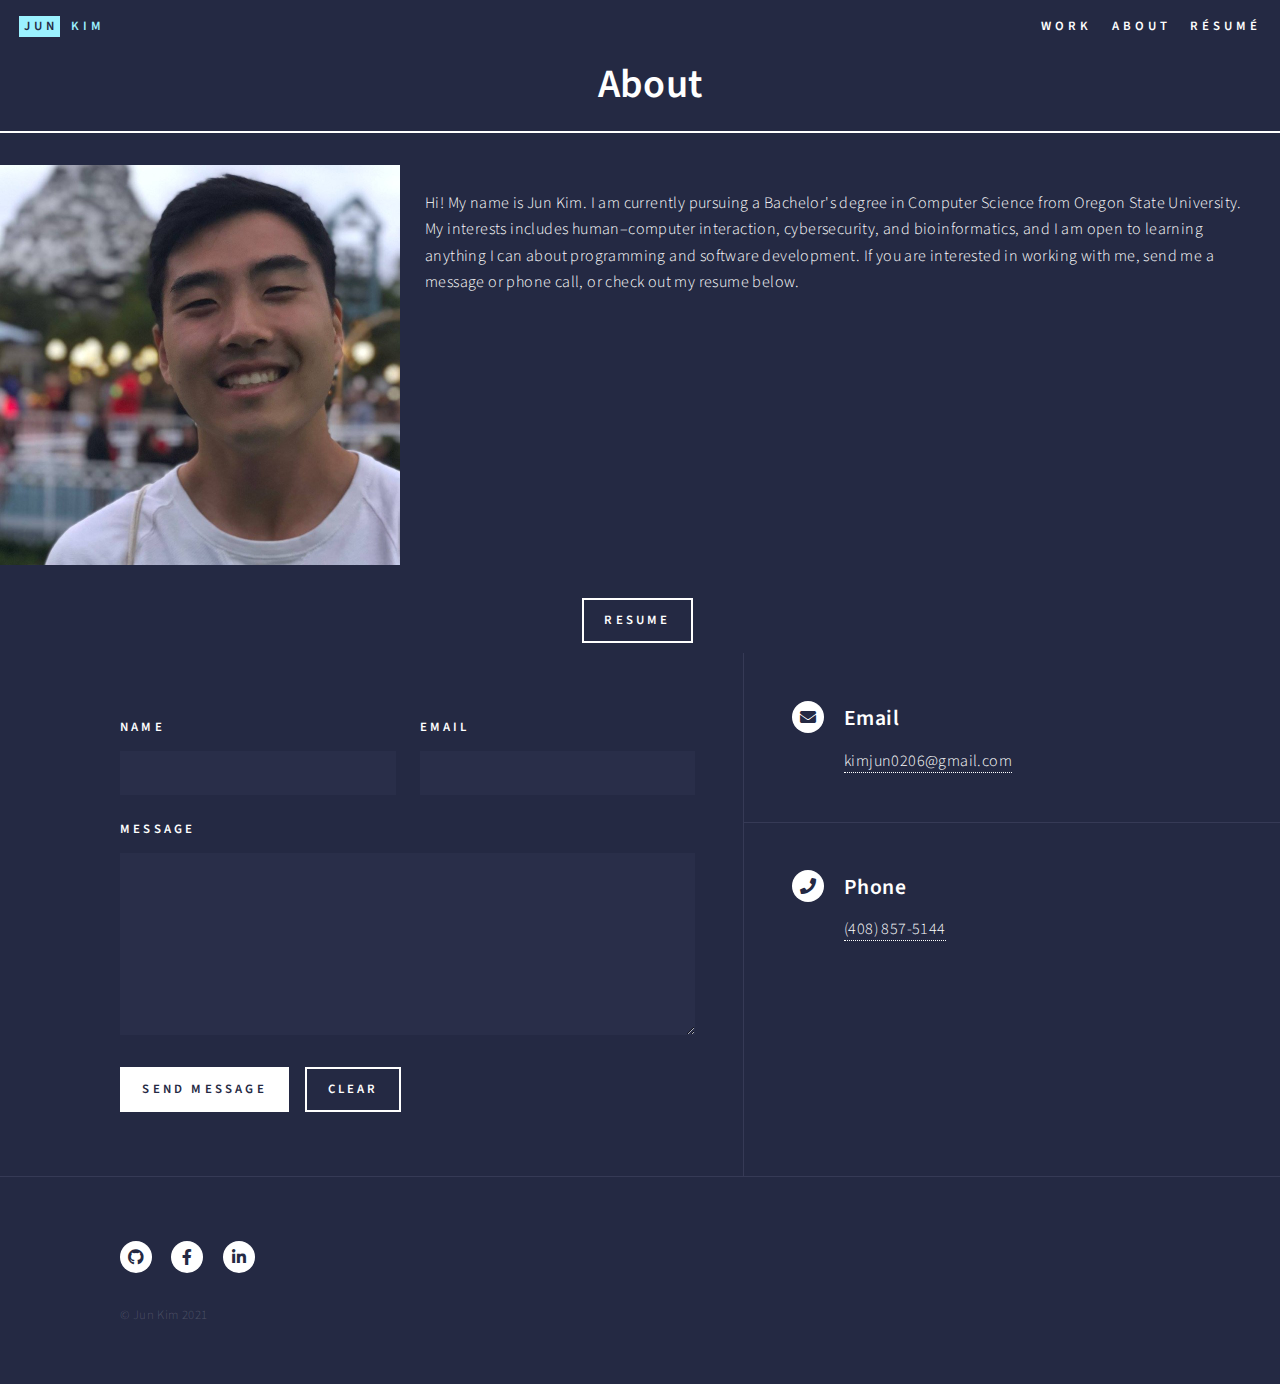
==== about.html @ 0044925b "Update about.html" ====
<!DOCTYPE HTML>

<!--

	About me page for Jun Kim's personal website.
	
	Template:
	Forty by HTML5 UP
	html5up.net | @ajlkn
	Free for personal and commercial use under the CCA 3.0 license (html5up.net/license)

-->
<html>
	<head>
		<title>Jun Kim - About Me</title>
		<meta charset="utf-8" />
		<meta name="viewport" content="width=device-width, initial-scale=1, user-scalable=no" />
		<link rel="stylesheet" href="assets/css/main.css" />
		<noscript><link rel="stylesheet" href="assets/css/noscript.css" /></noscript>
	</head>
	<body class="is-preload">

		<!-- Wrapper -->
			<div id="wrapper">

				<!-- Header -->
					<header id="header" class="alt">
						<a href="index.html" class="logo"><strong>Jun</strong> <span>Kim</span></a>
						<nav>
							<a href="index.html#one">Work</a>
							<a href="about.html">About</a>
							<a href="https://drive.google.com/file/d/1-aEYi54oIEcwLu_FI-ApGLbs3YZIiKnb/view?usp=sharing" target="_blank">Résumé</a>
						</nav>
					</header>
				
				
				<header class="major full-header">
					<h1>About</h1>
				</header>
				
				<div id = about_intro>
					
					<div class="centering-div">
						<div class= "me-img-container"> 
							<img class = "me-img" src="images/me.jpg" alt="" />
						</div>
					</div>
					
					<div class ="about_description">
						<p>
						Hi! My name is Jun Kim. I am currently pursuing a Bachelor's degree in Computer Science from Oregon State University. 
						My interests includes human–computer interaction, cybersecurity, and bioinformatics, 
						and I am open to learning anything I can about programming and software development.
						If you are interested in working with me, send me a message or phone call, or check out my resume below.
						</p>
					</div>
				
				</div>
				
				<div class="button_row"> 
					<ul class="actions button_row_container">
					    <li class="button_row_items"><a href="https://github.com/JunKim26/workout_admin_application" class="button" target="_blank">Resume</a></li>
					</ul>
				</div>
				
				<!-- Contact -->
					<section id="contact">
						<div class="inner">
							<section>
								<form method="post" action="https://formspree.io/f/xlezgkov">
									<div class="fields">
										<div class="field half">
											<label for="name">Name</label>
											<input type="text" name="name" id="name" />
										</div>
										<div class="field half">
											<label for="email">Email</label>
											<input type="text" name="email" id="email" />
										</div>
										<div class="field">
											<label for="message">Message</label>
											<textarea name="message" id="message" rows="6"></textarea>
										</div>
									</div>
									<ul class="actions">
										<li><input type="submit" value="Send Message" class="primary" /></li>
										<li><input type="reset" value="Clear" /></li>
									</ul>
								</form>
							</section>
							<section class="split">
								<section>
									<div class="contact-method">
										<span class="icon solid alt fa-envelope"></span>
										<h3>Email</h3>
										<a href="mailto:kimjun0206@gmail.com">kimjun0206@gmail.com</a>
									</div>
								</section>
								<section>
									<div class="contact-method">
										<span class="icon solid alt fa-phone"></span>
										<h3>Phone</h3>
										<a href="tel:4088575144">(408) 857-5144</a>
									</div>
								</section>
							</section>
						</div>
					</section>
				

				<!-- Footer -->
					<footer id="footer">
						<div class="inner">
							<ul class="icons">
								<li><a href="https://github.com/JunKim26" target="_blank" class="icon brands alt fa-github"><span class="label">GitHub</span></a></li>
								<li><a href="https://www.facebook.com/kimjun97" target="_blank" class="icon brands alt fa-facebook-f"><span class="label">Facebook</span></a></li>
								<li><a href="https://www.linkedin.com/in/jun-kim-39b635120/" target="_blank" class="icon brands alt fa-linkedin-in"><span class="label">LinkedIn</span></a></li>
							</ul>
							<ul class="copyright">
								<li>&copy; Jun Kim 2021</li>
							</ul>
						</div>
					</footer>

			</div>

		<!-- Scripts -->
			<script src="assets/js/jquery.min.js"></script>
			<script src="assets/js/jquery.scrolly.min.js"></script>
			<script src="assets/js/jquery.scrollex.min.js"></script>
			<script src="assets/js/browser.min.js"></script>
			<script src="assets/js/breakpoints.min.js"></script>
			<script src="assets/js/util.js"></script>
			<script src="assets/js/main.js"></script>

	</body>
</html>
---- assets/css/main.css ----
@import url(fontawesome-all.min.css);
@import url("https://fonts.googleapis.com/css?family=Source+Sans+Pro:300,300italic,600,600italic");

/*
	Forty by HTML5 UP
	html5up.net | @ajlkn
	Free for personal and commercial use under the CCA 3.0 license (html5up.net/license)
*/

html, body, div, span, applet, object,
iframe, h1, h2, h3, h4, h5, h6, p, blockquote,
pre, a, abbr, acronym, address, big, cite,
code, del, dfn, em, img, ins, kbd, q, s, samp,
small, strike, strong, sub, sup, tt, var, b,
u, i, center, dl, dt, dd, ol, ul, li, fieldset,
form, label, legend, table, caption, tbody,
tfoot, thead, tr, th, td, article, aside,
canvas, details, embed, figure, figcaption,
footer, header, hgroup, menu, nav, output, ruby,
section, summary, time, mark, audio, video {
	margin: 0;
	padding: 0;
	border: 0;
	font-size: 100%;
	font: inherit;
	vertical-align: baseline;}

article, aside, details, figcaption, figure,
footer, header, hgroup, menu, nav, section {
	display: block;}

body {
	line-height: 1;
}

ol, ul {
	list-style: none;
}

blockquote, q {
	quotes: none;
}

	blockquote:before, blockquote:after, q:before, q:after {
		content: '';
		content: none;
	}

table {
	border-collapse: collapse;
	border-spacing: 0;
}

body {
	-webkit-text-size-adjust: none;
}

mark {
	background-color: transparent;
	color: inherit;
}

input::-moz-focus-inner {
	border: 0;
	padding: 0;
}

input, select, textarea {
	-moz-appearance: none;
	-webkit-appearance: none;
	-ms-appearance: none;
	appearance: none;
}

/* Basic */

	@-ms-viewport {
		width: device-width;
	}

	body {
		-ms-overflow-style: scrollbar;
	}

	@media screen and (max-width: 480px) {

		html, body {
			min-width: 320px;
		}

	}

	html {
		box-sizing: border-box;
	}

	*, *:before, *:after {
		box-sizing: inherit;
	}

	body {
		background: #242943;
	}

		body.is-preload *, body.is-preload *:before, body.is-preload *:after {
			-moz-animation: none !important;
			-webkit-animation: none !important;
			-ms-animation: none !important;
			animation: none !important;
			-moz-transition: none !important;
			-webkit-transition: none !important;
			-ms-transition: none !important;
			transition: none !important;
		}

/* Type */

	body, input, select, textarea {
		color: #ffffff;
		font-family: "Source Sans Pro", Helvetica, sans-serif;
		font-size: 17pt;
		font-weight: 300;
		letter-spacing: 0.025em;
		line-height: 1.65;
	}

		@media screen and (max-width: 1680px) {

			body, input, select, textarea {
				font-size: 14pt;
			}

		}

		@media screen and (max-width: 1280px) {

			body, input, select, textarea {
				font-size: 12pt;
			}

		}

		@media screen and (max-width: 360px) {

			body, input, select, textarea {
				font-size: 11pt;
			}

		}

	a {
		-moz-transition: color 0.2s ease-in-out, border-bottom-color 0.2s ease-in-out;
		-webkit-transition: color 0.2s ease-in-out, border-bottom-color 0.2s ease-in-out;
		-ms-transition: color 0.2s ease-in-out, border-bottom-color 0.2s ease-in-out;
		transition: color 0.2s ease-in-out, border-bottom-color 0.2s ease-in-out;
		border-bottom: dotted 1px;
		color: inherit;
		text-decoration: none;
	}

		a:hover {
			border-bottom-color: transparent;
			color: #9bf1ff !important;
		}

		a:active {
			color: #53e3fb !important;
		}

	strong, b {
		color: #ffffff;
		font-weight: 600;
	}

	em, i {
		font-style: italic;
	}

	p {
		margin: 0 0 2em 0;
	}

	h1, h2, h3, h4, h5, h6 {
		color: #ffffff;
		font-weight: 600;
		line-height: 1.65;
		margin: 0 0 1em 0;
	}

		h1 a, h2 a, h3 a, h4 a, h5 a, h6 a {
			color: inherit;
			border-bottom: 0;
		}

	h1 {
		font-size: 2.5em;
	}

	h2 {
		font-size: 1.75em;
	}

	h3 {
		font-size: 1.35em;
	}

	h4 {
		font-size: 1.2em;
		letter-spacing: .3em;
		text-transform: uppercase;
	}

	h5 {
		font-size: 0.9em;
	}

	h6 {
		font-size: 0.7em;
	}

	@media screen and (max-width: 736px) {

		h1 {
			font-size: 2em;
		}

		h2 {
			font-size: 1.5em;
		}

		h3 {
			font-size: 1.25em;
		}

	}

	sub {
		font-size: 0.8em;
		position: relative;
		top: 0.5em;
	}

	sup {
		font-size: 0.8em;
		position: relative;
		top: -0.5em;
	}

	blockquote {
		border-left: solid 4px rgba(212, 212, 255, 0.1);
		font-style: italic;
		margin: 0 0 2em 0;
		padding: 0.5em 0 0.5em 2em;
	}

	code {
		background: rgba(212, 212, 255, 0.035);
		font-family: "Courier New", monospace;
		font-size: 0.9em;
		margin: 0 0.25em;
		padding: 0.25em 0.65em;
	}

	pre {
		-webkit-overflow-scrolling: touch;
		font-family: "Courier New", monospace;
		font-size: 0.9em;
		margin: 0 0 2em 0;
	}

		pre code {
			display: block;
			line-height: 1.75;
			padding: 1em 1.5em;
			overflow-x: auto;
		}

	hr {
		border: 0;
		border-bottom: solid 1px rgba(212, 212, 255, 0.1);
		margin: 2em 0;
	}

		hr.major {
			margin: 3em 0;
		}

	.align-left {
		text-align: left;
	}

	.align-center {
		text-align: center;
	}

	.align-right {
		text-align: right;
	}

/* Row */

	.row {
		display: flex;
		flex-wrap: wrap;
		box-sizing: border-box;
		align-items: stretch;
	}

		.row > * {
			box-sizing: border-box;
		}

		.row.gtr-uniform > * > :last-child {
			margin-bottom: 0;
		}

		.row.aln-left {
			justify-content: flex-start;
		}

		.row.aln-center {
			justify-content: center;
		}

		.row.aln-right {
			justify-content: flex-end;
		}

		.row.aln-top {
			align-items: flex-start;
		}

		.row.aln-middle {
			align-items: center;
		}

		.row.aln-bottom {
			align-items: flex-end;
		}

		.row > .imp {
			order: -1;
		}

		.row > .col-1 {
			width: 8.33333%;
		}

		.row > .off-1 {
			margin-left: 8.33333%;
		}

		.row > .col-2 {
			width: 16.66667%;
		}

		.row > .off-2 {
			margin-left: 16.66667%;
		}

		.row > .col-3 {
			width: 25%;
		}

		.row > .off-3 {
			margin-left: 25%;
		}

		.row > .col-4 {
			width: 33.33333%;
		}

		.row > .off-4 {
			margin-left: 33.33333%;
		}

		.row > .col-5 {
			width: 41.66667%;
		}

		.row > .off-5 {
			margin-left: 41.66667%;
		}

		.row > .col-6 {
			width: 50%;
		}

		.row > .off-6 {
			margin-left: 50%;
		}

		.row > .col-7 {
			width: 58.33333%;
		}

		.row > .off-7 {
			margin-left: 58.33333%;
		}

		.row > .col-8 {
			width: 66.66667%;
		}

		.row > .off-8 {
			margin-left: 66.66667%;
		}

		.row > .col-9 {
			width: 75%;
		}

		.row > .off-9 {
			margin-left: 75%;
		}

		.row > .col-10 {
			width: 83.33333%;
		}

		.row > .off-10 {
			margin-left: 83.33333%;
		}

		.row > .col-11 {
			width: 91.66667%;
		}

		.row > .off-11 {
			margin-left: 91.66667%;
		}

		.row > .col-12 {
			width: 100%;
		}

		.row > .off-12 {
			margin-left: 100%;
		}

		.row.gtr-0 {
			margin-top: 0;
			margin-left: 0em;
		}

			.row.gtr-0 > * {
				padding: 0 0 0 0em;
			}

			.row.gtr-0.gtr-uniform {
				margin-top: 0em;
			}

				.row.gtr-0.gtr-uniform > * {
					padding-top: 0em;
				}

		.row.gtr-25 {
			margin-top: 0;
			margin-left: -0.5em;
		}

			.row.gtr-25 > * {
				padding: 0 0 0 0.5em;
			}

			.row.gtr-25.gtr-uniform {
				margin-top: -0.5em;
			}

				.row.gtr-25.gtr-uniform > * {
					padding-top: 0.5em;
				}

		.row.gtr-50 {
			margin-top: 0;
			margin-left: -1em;
		}

			.row.gtr-50 > * {
				padding: 0 0 0 1em;
			}

			.row.gtr-50.gtr-uniform {
				margin-top: -1em;
			}

				.row.gtr-50.gtr-uniform > * {
					padding-top: 1em;
				}

		.row {
			margin-top: 0;
			margin-left: -2em;
		}

			.row > * {
				padding: 0 0 0 2em;
			}

			.row.gtr-uniform {
				margin-top: -2em;
			}

				.row.gtr-uniform > * {
					padding-top: 2em;
				}

		.row.gtr-150 {
			margin-top: 0;
			margin-left: -3em;
		}

			.row.gtr-150 > * {
				padding: 0 0 0 3em;
			}

			.row.gtr-150.gtr-uniform {
				margin-top: -3em;
			}

				.row.gtr-150.gtr-uniform > * {
					padding-top: 3em;
				}

		.row.gtr-200 {
			margin-top: 0;
			margin-left: -4em;
		}

			.row.gtr-200 > * {
				padding: 0 0 0 4em;
			}

			.row.gtr-200.gtr-uniform {
				margin-top: -4em;
			}

				.row.gtr-200.gtr-uniform > * {
					padding-top: 4em;
				}

		@media screen and (max-width: 1680px) {

			.row {
				display: flex;
				flex-wrap: wrap;
				box-sizing: border-box;
				align-items: stretch;
			}

				.row > * {
					box-sizing: border-box;
				}

				.row.gtr-uniform > * > :last-child {
					margin-bottom: 0;
				}

				.row.aln-left {
					justify-content: flex-start;
				}

				.row.aln-center {
					justify-content: center;
				}

				.row.aln-right {
					justify-content: flex-end;
				}

				.row.aln-top {
					align-items: flex-start;
				}

				.row.aln-middle {
					align-items: center;
				}

				.row.aln-bottom {
					align-items: flex-end;
				}

				.row > .imp-xlarge {
					order: -1;
				}

				.row > .col-1-xlarge {
					width: 8.33333%;
				}

				.row > .off-1-xlarge {
					margin-left: 8.33333%;
				}

				.row > .col-2-xlarge {
					width: 16.66667%;
				}

				.row > .off-2-xlarge {
					margin-left: 16.66667%;
				}

				.row > .col-3-xlarge {
					width: 25%;
				}

				.row > .off-3-xlarge {
					margin-left: 25%;
				}

				.row > .col-4-xlarge {
					width: 33.33333%;
				}

				.row > .off-4-xlarge {
					margin-left: 33.33333%;
				}

				.row > .col-5-xlarge {
					width: 41.66667%;
				}

				.row > .off-5-xlarge {
					margin-left: 41.66667%;
				}

				.row > .col-6-xlarge {
					width: 50%;
				}

				.row > .off-6-xlarge {
					margin-left: 50%;
				}

				.row > .col-7-xlarge {
					width: 58.33333%;
				}

				.row > .off-7-xlarge {
					margin-left: 58.33333%;
				}

				.row > .col-8-xlarge {
					width: 66.66667%;
				}

				.row > .off-8-xlarge {
					margin-left: 66.66667%;
				}

				.row > .col-9-xlarge {
					width: 75%;
				}

				.row > .off-9-xlarge {
					margin-left: 75%;
				}

				.row > .col-10-xlarge {
					width: 83.33333%;
				}

				.row > .off-10-xlarge {
					margin-left: 83.33333%;
				}

				.row > .col-11-xlarge {
					width: 91.66667%;
				}

				.row > .off-11-xlarge {
					margin-left: 91.66667%;
				}

				.row > .col-12-xlarge {
					width: 100%;
				}

				.row > .off-12-xlarge {
					margin-left: 100%;
				}

				.row.gtr-0 {
					margin-top: 0;
					margin-left: 0em;
				}

					.row.gtr-0 > * {
						padding: 0 0 0 0em;
					}

					.row.gtr-0.gtr-uniform {
						margin-top: 0em;
					}

						.row.gtr-0.gtr-uniform > * {
							padding-top: 0em;
						}

				.row.gtr-25 {
					margin-top: 0;
					margin-left: -0.5em;
				}

					.row.gtr-25 > * {
						padding: 0 0 0 0.5em;
					}

					.row.gtr-25.gtr-uniform {
						margin-top: -0.5em;
					}

						.row.gtr-25.gtr-uniform > * {
							padding-top: 0.5em;
						}

				.row.gtr-50 {
					margin-top: 0;
					margin-left: -1em;
				}

					.row.gtr-50 > * {
						padding: 0 0 0 1em;
					}

					.row.gtr-50.gtr-uniform {
						margin-top: -1em;
					}

						.row.gtr-50.gtr-uniform > * {
							padding-top: 1em;
						}

				.row {
					margin-top: 0;
					margin-left: -2em;
				}

					.row > * {
						padding: 0 0 0 2em;
					}

					.row.gtr-uniform {
						margin-top: -2em;
					}

						.row.gtr-uniform > * {
							padding-top: 2em;
						}

				.row.gtr-150 {
					margin-top: 0;
					margin-left: -3em;
				}

					.row.gtr-150 > * {
						padding: 0 0 0 3em;
					}

					.row.gtr-150.gtr-uniform {
						margin-top: -3em;
					}

						.row.gtr-150.gtr-uniform > * {
							padding-top: 3em;
						}

				.row.gtr-200 {
					margin-top: 0;
					margin-left: -4em;
				}

					.row.gtr-200 > * {
						padding: 0 0 0 4em;
					}

					.row.gtr-200.gtr-uniform {
						margin-top: -4em;
					}

						.row.gtr-200.gtr-uniform > * {
							padding-top: 4em;
						}

		}

		@media screen and (max-width: 1280px) {

			.row {
				display: flex;
				flex-wrap: wrap;
				box-sizing: border-box;
				align-items: stretch;
			}

				.row > * {
					box-sizing: border-box;
				}

				.row.gtr-uniform > * > :last-child {
					margin-bottom: 0;
				}

				.row.aln-left {
					justify-content: flex-start;
				}

				.row.aln-center {
					justify-content: center;
				}

				.row.aln-right {
					justify-content: flex-end;
				}

				.row.aln-top {
					align-items: flex-start;
				}

				.row.aln-middle {
					align-items: center;
				}

				.row.aln-bottom {
					align-items: flex-end;
				}

				.row > .imp-large {
					order: -1;
				}

				.row > .col-1-large {
					width: 8.33333%;
				}

				.row > .off-1-large {
					margin-left: 8.33333%;
				}

				.row > .col-2-large {
					width: 16.66667%;
				}

				.row > .off-2-large {
					margin-left: 16.66667%;
				}

				.row > .col-3-large {
					width: 25%;
				}

				.row > .off-3-large {
					margin-left: 25%;
				}

				.row > .col-4-large {
					width: 33.33333%;
				}

				.row > .off-4-large {
					margin-left: 33.33333%;
				}

				.row > .col-5-large {
					width: 41.66667%;
				}

				.row > .off-5-large {
					margin-left: 41.66667%;
				}

				.row > .col-6-large {
					width: 50%;
				}

				.row > .off-6-large {
					margin-left: 50%;
				}

				.row > .col-7-large {
					width: 58.33333%;
				}

				.row > .off-7-large {
					margin-left: 58.33333%;
				}

				.row > .col-8-large {
					width: 66.66667%;
				}

				.row > .off-8-large {
					margin-left: 66.66667%;
				}

				.row > .col-9-large {
					width: 75%;
				}

				.row > .off-9-large {
					margin-left: 75%;
				}

				.row > .col-10-large {
					width: 83.33333%;
				}

				.row > .off-10-large {
					margin-left: 83.33333%;
				}

				.row > .col-11-large {
					width: 91.66667%;
				}

				.row > .off-11-large {
					margin-left: 91.66667%;
				}

				.row > .col-12-large {
					width: 100%;
				}

				.row > .off-12-large {
					margin-left: 100%;
				}

				.row.gtr-0 {
					margin-top: 0;
					margin-left: 0em;
				}

					.row.gtr-0 > * {
						padding: 0 0 0 0em;
					}

					.row.gtr-0.gtr-uniform {
						margin-top: 0em;
					}

						.row.gtr-0.gtr-uniform > * {
							padding-top: 0em;
						}

				.row.gtr-25 {
					margin-top: 0;
					margin-left: -0.375em;
				}

					.row.gtr-25 > * {
						padding: 0 0 0 0.375em;
					}

					.row.gtr-25.gtr-uniform {
						margin-top: -0.375em;
					}

						.row.gtr-25.gtr-uniform > * {
							padding-top: 0.375em;
						}

				.row.gtr-50 {
					margin-top: 0;
					margin-left: -0.75em;
				}

					.row.gtr-50 > * {
						padding: 0 0 0 0.75em;
					}

					.row.gtr-50.gtr-uniform {
						margin-top: -0.75em;
					}

						.row.gtr-50.gtr-uniform > * {
							padding-top: 0.75em;
						}

				.row {
					margin-top: 0;
					margin-left: -1.5em;
				}

					.row > * {
						padding: 0 0 0 1.5em;
					}

					.row.gtr-uniform {
						margin-top: -1.5em;
					}

						.row.gtr-uniform > * {
							padding-top: 1.5em;
						}

				.row.gtr-150 {
					margin-top: 0;
					margin-left: -2.25em;
				}

					.row.gtr-150 > * {
						padding: 0 0 0 2.25em;
					}

					.row.gtr-150.gtr-uniform {
						margin-top: -2.25em;
					}

						.row.gtr-150.gtr-uniform > * {
							padding-top: 2.25em;
						}

				.row.gtr-200 {
					margin-top: 0;
					margin-left: -3em;
				}

					.row.gtr-200 > * {
						padding: 0 0 0 3em;
					}

					.row.gtr-200.gtr-uniform {
						margin-top: -3em;
					}

						.row.gtr-200.gtr-uniform > * {
							padding-top: 3em;
						}

		}

		@media screen and (max-width: 980px) {

			.row {
				display: flex;
				flex-wrap: wrap;
				box-sizing: border-box;
				align-items: stretch;
			}

				.row > * {
					box-sizing: border-box;
				}

				.row.gtr-uniform > * > :last-child {
					margin-bottom: 0;
				}

				.row.aln-left {
					justify-content: flex-start;
				}

				.row.aln-center {
					justify-content: center;
				}

				.row.aln-right {
					justify-content: flex-end;
				}

				.row.aln-top {
					align-items: flex-start;
				}

				.row.aln-middle {
					align-items: center;
				}

				.row.aln-bottom {
					align-items: flex-end;
				}

				.row > .imp-medium {
					order: -1;
				}

				.row > .col-1-medium {
					width: 8.33333%;
				}

				.row > .off-1-medium {
					margin-left: 8.33333%;
				}

				.row > .col-2-medium {
					width: 16.66667%;
				}

				.row > .off-2-medium {
					margin-left: 16.66667%;
				}

				.row > .col-3-medium {
					width: 25%;
				}

				.row > .off-3-medium {
					margin-left: 25%;
				}

				.row > .col-4-medium {
					width: 33.33333%;
				}

				.row > .off-4-medium {
					margin-left: 33.33333%;
				}

				.row > .col-5-medium {
					width: 41.66667%;
				}

				.row > .off-5-medium {
					margin-left: 41.66667%;
				}

				.row > .col-6-medium {
					width: 50%;
				}

				.row > .off-6-medium {
					margin-left: 50%;
				}

				.row > .col-7-medium {
					width: 58.33333%;
				}

				.row > .off-7-medium {
					margin-left: 58.33333%;
				}

				.row > .col-8-medium {
					width: 66.66667%;
				}

				.row > .off-8-medium {
					margin-left: 66.66667%;
				}

				.row > .col-9-medium {
					width: 75%;
				}

				.row > .off-9-medium {
					margin-left: 75%;
				}

				.row > .col-10-medium {
					width: 83.33333%;
				}

				.row > .off-10-medium {
					margin-left: 83.33333%;
				}

				.row > .col-11-medium {
					width: 91.66667%;
				}

				.row > .off-11-medium {
					margin-left: 91.66667%;
				}

				.row > .col-12-medium {
					width: 100%;
				}

				.row > .off-12-medium {
					margin-left: 100%;
				}

				.row.gtr-0 {
					margin-top: 0;
					margin-left: 0em;
				}

					.row.gtr-0 > * {
						padding: 0 0 0 0em;
					}

					.row.gtr-0.gtr-uniform {
						margin-top: 0em;
					}

						.row.gtr-0.gtr-uniform > * {
							padding-top: 0em;
						}

				.row.gtr-25 {
					margin-top: 0;
					margin-left: -0.375em;
				}

					.row.gtr-25 > * {
						padding: 0 0 0 0.375em;
					}

					.row.gtr-25.gtr-uniform {
						margin-top: -0.375em;
					}

						.row.gtr-25.gtr-uniform > * {
							padding-top: 0.375em;
						}

				.row.gtr-50 {
					margin-top: 0;
					margin-left: -0.75em;
				}

					.row.gtr-50 > * {
						padding: 0 0 0 0.75em;
					}

					.row.gtr-50.gtr-uniform {
						margin-top: -0.75em;
					}

						.row.gtr-50.gtr-uniform > * {
							padding-top: 0.75em;
						}

				.row {
					margin-top: 0;
					margin-left: -1.5em;
				}

					.row > * {
						padding: 0 0 0 1.5em;
					}

					.row.gtr-uniform {
						margin-top: -1.5em;
					}

						.row.gtr-uniform > * {
							padding-top: 1.5em;
						}

				.row.gtr-150 {
					margin-top: 0;
					margin-left: -2.25em;
				}

					.row.gtr-150 > * {
						padding: 0 0 0 2.25em;
					}

					.row.gtr-150.gtr-uniform {
						margin-top: -2.25em;
					}

						.row.gtr-150.gtr-uniform > * {
							padding-top: 2.25em;
						}

				.row.gtr-200 {
					margin-top: 0;
					margin-left: -3em;
				}

					.row.gtr-200 > * {
						padding: 0 0 0 3em;
					}

					.row.gtr-200.gtr-uniform {
						margin-top: -3em;
					}

						.row.gtr-200.gtr-uniform > * {
							padding-top: 3em;
						}

		}

		@media screen and (max-width: 736px) {

			.row {
				display: flex;
				flex-wrap: wrap;
				box-sizing: border-box;
				align-items: stretch;
			}

				.row > * {
					box-sizing: border-box;
				}

				.row.gtr-uniform > * > :last-child {
					margin-bottom: 0;
				}

				.row.aln-left {
					justify-content: flex-start;
				}

				.row.aln-center {
					justify-content: center;
				}

				.row.aln-right {
					justify-content: flex-end;
				}

				.row.aln-top {
					align-items: flex-start;
				}

				.row.aln-middle {
					align-items: center;
				}

				.row.aln-bottom {
					align-items: flex-end;
				}

				.row > .imp-small {
					order: -1;
				}

				.row > .col-1-small {
					width: 8.33333%;
				}

				.row > .off-1-small {
					margin-left: 8.33333%;
				}

				.row > .col-2-small {
					width: 16.66667%;
				}

				.row > .off-2-small {
					margin-left: 16.66667%;
				}

				.row > .col-3-small {
					width: 25%;
				}

				.row > .off-3-small {
					margin-left: 25%;
				}

				.row > .col-4-small {
					width: 33.33333%;
				}

				.row > .off-4-small {
					margin-left: 33.33333%;
				}

				.row > .col-5-small {
					width: 41.66667%;
				}

				.row > .off-5-small {
					margin-left: 41.66667%;
				}

				.row > .col-6-small {
					width: 50%;
				}

				.row > .off-6-small {
					margin-left: 50%;
				}

				.row > .col-7-small {
					width: 58.33333%;
				}

				.row > .off-7-small {
					margin-left: 58.33333%;
				}

				.row > .col-8-small {
					width: 66.66667%;
				}

				.row > .off-8-small {
					margin-left: 66.66667%;
				}

				.row > .col-9-small {
					width: 75%;
				}

				.row > .off-9-small {
					margin-left: 75%;
				}

				.row > .col-10-small {
					width: 83.33333%;
				}

				.row > .off-10-small {
					margin-left: 83.33333%;
				}

				.row > .col-11-small {
					width: 91.66667%;
				}

				.row > .off-11-small {
					margin-left: 91.66667%;
				}

				.row > .col-12-small {
					width: 100%;
				}

				.row > .off-12-small {
					margin-left: 100%;
				}

				.row.gtr-0 {
					margin-top: 0;
					margin-left: 0em;
				}

					.row.gtr-0 > * {
						padding: 0 0 0 0em;
					}

					.row.gtr-0.gtr-uniform {
						margin-top: 0em;
					}

						.row.gtr-0.gtr-uniform > * {
							padding-top: 0em;
						}

				.row.gtr-25 {
					margin-top: 0;
					margin-left: -0.3125em;
				}

					.row.gtr-25 > * {
						padding: 0 0 0 0.3125em;
					}

					.row.gtr-25.gtr-uniform {
						margin-top: -0.3125em;
					}

						.row.gtr-25.gtr-uniform > * {
							padding-top: 0.3125em;
						}

				.row.gtr-50 {
					margin-top: 0;
					margin-left: -0.625em;
				}

					.row.gtr-50 > * {
						padding: 0 0 0 0.625em;
					}

					.row.gtr-50.gtr-uniform {
						margin-top: -0.625em;
					}

						.row.gtr-50.gtr-uniform > * {
							padding-top: 0.625em;
						}

				.row {
					margin-top: 0;
					margin-left: -1.25em;
				}

					.row > * {
						padding: 0 0 0 1.25em;
					}

					.row.gtr-uniform {
						margin-top: -1.25em;
					}

						.row.gtr-uniform > * {
							padding-top: 1.25em;
						}

				.row.gtr-150 {
					margin-top: 0;
					margin-left: -1.875em;
				}

					.row.gtr-150 > * {
						padding: 0 0 0 1.875em;
					}

					.row.gtr-150.gtr-uniform {
						margin-top: -1.875em;
					}

						.row.gtr-150.gtr-uniform > * {
							padding-top: 1.875em;
						}

				.row.gtr-200 {
					margin-top: 0;
					margin-left: -2.5em;
				}

					.row.gtr-200 > * {
						padding: 0 0 0 2.5em;
					}

					.row.gtr-200.gtr-uniform {
						margin-top: -2.5em;
					}

						.row.gtr-200.gtr-uniform > * {
							padding-top: 2.5em;
						}

		}

		@media screen and (max-width: 480px) {

			.row {
				display: flex;
				flex-wrap: wrap;
				box-sizing: border-box;
				align-items: stretch;
			}

				.row > * {
					box-sizing: border-box;
				}

				.row.gtr-uniform > * > :last-child {
					margin-bottom: 0;
				}

				.row.aln-left {
					justify-content: flex-start;
				}

				.row.aln-center {
					justify-content: center;
				}

				.row.aln-right {
					justify-content: flex-end;
				}

				.row.aln-top {
					align-items: flex-start;
				}

				.row.aln-middle {
					align-items: center;
				}

				.row.aln-bottom {
					align-items: flex-end;
				}

				.row > .imp-xsmall {
					order: -1;
				}

				.row > .col-1-xsmall {
					width: 8.33333%;
				}

				.row > .off-1-xsmall {
					margin-left: 8.33333%;
				}

				.row > .col-2-xsmall {
					width: 16.66667%;
				}

				.row > .off-2-xsmall {
					margin-left: 16.66667%;
				}

				.row > .col-3-xsmall {
					width: 25%;
				}

				.row > .off-3-xsmall {
					margin-left: 25%;
				}

				.row > .col-4-xsmall {
					width: 33.33333%;
				}

				.row > .off-4-xsmall {
					margin-left: 33.33333%;
				}

				.row > .col-5-xsmall {
					width: 41.66667%;
				}

				.row > .off-5-xsmall {
					margin-left: 41.66667%;
				}

				.row > .col-6-xsmall {
					width: 50%;
				}

				.row > .off-6-xsmall {
					margin-left: 50%;
				}

				.row > .col-7-xsmall {
					width: 58.33333%;
				}

				.row > .off-7-xsmall {
					margin-left: 58.33333%;
				}

				.row > .col-8-xsmall {
					width: 66.66667%;
				}

				.row > .off-8-xsmall {
					margin-left: 66.66667%;
				}

				.row > .col-9-xsmall {
					width: 75%;
				}

				.row > .off-9-xsmall {
					margin-left: 75%;
				}

				.row > .col-10-xsmall {
					width: 83.33333%;
				}

				.row > .off-10-xsmall {
					margin-left: 83.33333%;
				}

				.row > .col-11-xsmall {
					width: 91.66667%;
				}

				.row > .off-11-xsmall {
					margin-left: 91.66667%;
				}

				.row > .col-12-xsmall {
					width: 100%;
				}

				.row > .off-12-xsmall {
					margin-left: 100%;
				}

				.row.gtr-0 {
					margin-top: 0;
					margin-left: 0em;
				}

					.row.gtr-0 > * {
						padding: 0 0 0 0em;
					}

					.row.gtr-0.gtr-uniform {
						margin-top: 0em;
					}

						.row.gtr-0.gtr-uniform > * {
							padding-top: 0em;
						}

				.row.gtr-25 {
					margin-top: 0;
					margin-left: -0.3125em;
				}

					.row.gtr-25 > * {
						padding: 0 0 0 0.3125em;
					}

					.row.gtr-25.gtr-uniform {
						margin-top: -0.3125em;
					}

						.row.gtr-25.gtr-uniform > * {
							padding-top: 0.3125em;
						}

				.row.gtr-50 {
					margin-top: 0;
					margin-left: -0.625em;
				}

					.row.gtr-50 > * {
						padding: 0 0 0 0.625em;
					}

					.row.gtr-50.gtr-uniform {
						margin-top: -0.625em;
					}

						.row.gtr-50.gtr-uniform > * {
							padding-top: 0.625em;
						}

				.row {
					margin-top: 0;
					margin-left: -1.25em;
				}

					.row > * {
						padding: 0 0 0 1.25em;
					}

					.row.gtr-uniform {
						margin-top: -1.25em;
					}

						.row.gtr-uniform > * {
							padding-top: 1.25em;
						}

				.row.gtr-150 {
					margin-top: 0;
					margin-left: -1.875em;
				}

					.row.gtr-150 > * {
						padding: 0 0 0 1.875em;
					}

					.row.gtr-150.gtr-uniform {
						margin-top: -1.875em;
					}

						.row.gtr-150.gtr-uniform > * {
							padding-top: 1.875em;
						}

				.row.gtr-200 {
					margin-top: 0;
					margin-left: -2.5em;
				}

					.row.gtr-200 > * {
						padding: 0 0 0 2.5em;
					}

					.row.gtr-200.gtr-uniform {
						margin-top: -2.5em;
					}

						.row.gtr-200.gtr-uniform > * {
							padding-top: 2.5em;
						}

		}

/* Section/Article */

	section.special, article.special {
		text-align: center;
	}

	header.major {
		width: -moz-max-content;
		width: -webkit-max-content;
		width: -ms-max-content;
		width: max-content;
		margin-bottom: 2em;
	}

		header.major > :first-child {
			margin-bottom: 0;
			width: calc(100% + 0.5em);
		}

			header.major > :first-child:after {
				content: '';
				background-color: #ffffff;
				display: block;
				height: 2px;
				margin: 0.325em 0 0.5em 0;
				width: 100%;
			}

		header.major > p {
			font-size: 0.7em;
			font-weight: 600;
			letter-spacing: 0.25em;
			margin-bottom: 0;
			text-transform: uppercase;
		}

		body.is-ie header.major > :first-child:after {
			max-width: 9em;
		}

		body.is-ie header.major > h1:after {
			max-width: 100% !important;
		}

	@media screen and (max-width: 736px) {

		header.major > p br {
			display: none;
		}

	}

/* Form */

	form {
		margin: 0 0 2em 0;
	}

		form > :last-child {
			margin-bottom: 0;
		}

		form > .fields {
			display: -moz-flex;
			display: -webkit-flex;
			display: -ms-flex;
			display: flex;
			-moz-flex-wrap: wrap;
			-webkit-flex-wrap: wrap;
			-ms-flex-wrap: wrap;
			flex-wrap: wrap;
			width: calc(100% + 3em);
			margin: -1.5em 0 2em -1.5em;
		}

			form > .fields > .field {
				-moz-flex-grow: 0;
				-webkit-flex-grow: 0;
				-ms-flex-grow: 0;
				flex-grow: 0;
				-moz-flex-shrink: 0;
				-webkit-flex-shrink: 0;
				-ms-flex-shrink: 0;
				flex-shrink: 0;
				padding: 1.5em 0 0 1.5em;
				width: calc(100% - 1.5em);
			}

				form > .fields > .field.half {
					width: calc(50% - 0.75em);
				}

				form > .fields > .field.third {
					width: calc(100%/3 - 0.5em);
				}

				form > .fields > .field.quarter {
					width: calc(25% - 0.375em);
				}

		@media screen and (max-width: 480px) {

			form > .fields {
				width: calc(100% + 3em);
				margin: -1.5em 0 2em -1.5em;
			}

				form > .fields > .field {
					padding: 1.5em 0 0 1.5em;
					width: calc(100% - 1.5em);
				}

					form > .fields > .field.half {
						width: calc(100% - 1.5em);
					}

					form > .fields > .field.third {
						width: calc(100% - 1.5em);
					}

					form > .fields > .field.quarter {
						width: calc(100% - 1.5em);
					}

		}

	label {
		color: #ffffff;
		display: block;
		font-size: 0.8em;
		font-weight: 600;
		letter-spacing: 0.25em;
		margin: 0 0 1em 0;
		text-transform: uppercase;
	}

	input[type="text"],
	input[type="password"],
	input[type="email"],
	input[type="tel"],
	input[type="search"],
	input[type="url"],
	select,
	textarea {
		-moz-appearance: none;
		-webkit-appearance: none;
		-ms-appearance: none;
		appearance: none;
		background: rgba(212, 212, 255, 0.035);
		border: none;
		border-radius: 0;
		color: inherit;
		display: block;
		outline: 0;
		padding: 0 1em;
		text-decoration: none;
		width: 100%;
	}

		input[type="text"]:invalid,
		input[type="password"]:invalid,
		input[type="email"]:invalid,
		input[type="tel"]:invalid,
		input[type="search"]:invalid,
		input[type="url"]:invalid,
		select:invalid,
		textarea:invalid {
			box-shadow: none;
		}

		input[type="text"]:focus,
		input[type="password"]:focus,
		input[type="email"]:focus,
		input[type="tel"]:focus,
		input[type="search"]:focus,
		input[type="url"]:focus,
		select:focus,
		textarea:focus {
			border-color: #9bf1ff;
			box-shadow: 0 0 0 2px #9bf1ff;
		}

	select {
		background-image: url("data:image/svg+xml;charset=utf8,%3Csvg xmlns='http://www.w3.org/2000/svg' width='40' height='40' preserveAspectRatio='none' viewBox='0 0 40 40'%3E%3Cpath d='M9.4,12.3l10.4,10.4l10.4-10.4c0.2-0.2,0.5-0.4,0.9-0.4c0.3,0,0.6,0.1,0.9,0.4l3.3,3.3c0.2,0.2,0.4,0.5,0.4,0.9 c0,0.4-0.1,0.6-0.4,0.9L20.7,31.9c-0.2,0.2-0.5,0.4-0.9,0.4c-0.3,0-0.6-0.1-0.9-0.4L4.3,17.3c-0.2-0.2-0.4-0.5-0.4-0.9 c0-0.4,0.1-0.6,0.4-0.9l3.3-3.3c0.2-0.2,0.5-0.4,0.9-0.4S9.1,12.1,9.4,12.3z' fill='rgba(212, 212, 255, 0.1)' /%3E%3C/svg%3E");
		background-size: 1.25rem;
		background-repeat: no-repeat;
		background-position: calc(100% - 1rem) center;
		height: 2.75em;
		padding-right: 2.75em;
		text-overflow: ellipsis;
	}

		select option {
			color: #ffffff;
			background: #242943;
		}

		select:focus::-ms-value {
			background-color: transparent;
		}

		select::-ms-expand {
			display: none;
		}

	input[type="text"],
	input[type="password"],
	input[type="email"],
	input[type="tel"],
	input[type="search"],
	input[type="url"],
	select {
		height: 2.75em;
	}

	textarea {
		padding: 0.75em 1em;
	}

	input[type="checkbox"],
	input[type="radio"] {
		-moz-appearance: none;
		-webkit-appearance: none;
		-ms-appearance: none;
		appearance: none;
		display: block;
		float: left;
		margin-right: -2em;
		opacity: 0;
		width: 1em;
		z-index: -1;
	}

		input[type="checkbox"] + label,
		input[type="radio"] + label {
			text-decoration: none;
			color: #ffffff;
			cursor: pointer;
			display: inline-block;
			font-weight: 300;
			padding-left: 2.65em;
			padding-right: 0.75em;
			position: relative;
		}

			input[type="checkbox"] + label:before,
			input[type="radio"] + label:before {
				-moz-osx-font-smoothing: grayscale;
				-webkit-font-smoothing: antialiased;
				display: inline-block;
				font-style: normal;
				font-variant: normal;
				text-rendering: auto;
				line-height: 1;
				text-transform: none !important;
				font-family: 'Font Awesome 5 Free';
				font-weight: 900;
			}

			input[type="checkbox"] + label:before,
			input[type="radio"] + label:before {
				background: rgba(212, 212, 255, 0.035);
				content: '';
				display: inline-block;
				font-size: 0.8em;
				height: 2.0625em;
				left: 0;
				letter-spacing: 0;
				line-height: 2.0625em;
				position: absolute;
				text-align: center;
				top: 0;
				width: 2.0625em;
			}

		input[type="checkbox"]:checked + label:before,
		input[type="radio"]:checked + label:before {
			background: #ffffff;
			border-color: #9bf1ff;
			content: '\f00c';
			color: #242943;
		}

		input[type="checkbox"]:focus + label:before,
		input[type="radio"]:focus + label:before {
			box-shadow: 0 0 0 2px #9bf1ff;
		}

	input[type="radio"] + label:before {
		border-radius: 100%;
	}

	::-webkit-input-placeholder {
		color: rgba(244, 244, 255, 0.2) !important;
		opacity: 1.0;
	}

	:-moz-placeholder {
		color: rgba(244, 244, 255, 0.2) !important;
		opacity: 1.0;
	}

	::-moz-placeholder {
		color: rgba(244, 244, 255, 0.2) !important;
		opacity: 1.0;
	}

	:-ms-input-placeholder {
		color: rgba(244, 244, 255, 0.2) !important;
		opacity: 1.0;
	}

/* Box */

	.box {
		border: solid 1px rgba(212, 212, 255, 0.1);
		margin-bottom: 2em;
		padding: 1.5em;
	}

		.box > :last-child,
		.box > :last-child > :last-child,
		.box > :last-child > :last-child > :last-child {
			margin-bottom: 0;
		}

		.box.alt {
			border: 0;
			border-radius: 0;
			padding: 0;
		}

/* Icon */

	.icon {
		text-decoration: none;
		border-bottom: none;
		position: relative;
	}

		.icon:before {
			-moz-osx-font-smoothing: grayscale;
			-webkit-font-smoothing: antialiased;
			display: inline-block;
			font-style: normal;
			font-variant: normal;
			text-rendering: auto;
			line-height: 1;
			text-transform: none !important;
			font-family: 'Font Awesome 5 Free';
			font-weight: 400;
		}

		.icon > .label {
			display: none;
		}

		.icon:before {
			line-height: inherit;
		}

		.icon.solid:before {
			font-weight: 900;
		}

		.icon.brands:before {
			font-family: 'Font Awesome 5 Brands';
		}

		.icon.alt:before {
			background-color: #ffffff;
			border-radius: 100%;
			color: #242943;
			display: inline-block;
			height: 2em;
			line-height: 2em;
			text-align: center;
			width: 2em;
		}

	a.icon.alt:before {
		-moz-transition: background-color 0.2s ease-in-out;
		-webkit-transition: background-color 0.2s ease-in-out;
		-ms-transition: background-color 0.2s ease-in-out;
		transition: background-color 0.2s ease-in-out;
	}

	a.icon.alt:hover:before {
		background-color: #6fc3df;
	}

	a.icon.alt:active:before {
		background-color: #37a6cb;
	}

/* Image */

	.image {
		border: 0;
		display: inline-block;
		position: relative;
	}

		.image img {
			display: block;
		}

		.image.left, .image.right {
			max-width: 30%;
		}

			.image.left img, .image.right img {
				width: 100%;
			}

		.image.left {
			float: left;
			margin: 0 1.5em 1.25em 0;
			top: 0.25em;
		}

		.image.right {
			float: right;
			margin: 0 0 1.25em 1.5em;
			top: 0.25em;
		}

		.image.fit {
			display: block;
			margin: 0 0 2em 0;
			width: 100%;
		}

			.image.fit img {
				width: 100%;
			}

		.image.main {
			display: block;
			margin: 2.5em 0;
			width: 100%;
		}

			.image.main img {
				width: 100%;
			}

			@media screen and (max-width: 736px) {

				.image.main {
					margin: 1.5em 0;
				}

			}
	
		.image.workflow{
			display: flex;
			width: 100%;
			justify-content: center;
		}
	
/* List */

	ol {
		list-style: decimal;
		margin: 0 0 2em 0;
		padding-left: 1.25em;
	}

		ol li {
			padding-left: 0.25em;
		}

	ul {
		list-style: disc;
		margin: 0 0 2em 0;
		padding-left: 1em;
	}

		ul li {
			padding-left: 0.5em;
		}

		ul.alt {
			list-style: none;
			padding-left: 0;
		}

			ul.alt li {
				border-top: solid 1px rgba(212, 212, 255, 0.1);
				padding: 0.5em 0;
			}

				ul.alt li:first-child {
					border-top: 0;
					padding-top: 0;
				}

	dl {
		margin: 0 0 2em 0;
	}

		dl dt {
			display: block;
			font-weight: 600;
			margin: 0 0 1em 0;
		}

		dl dd {
			margin-left: 2em;
		}

/* Actions */

	ul.actions {
		display: -moz-flex;
		display: -webkit-flex;
		display: -ms-flex;
		display: flex;
		cursor: default;
		list-style: none;
		margin-left: -1em;
		padding-left: 0;
	}

		ul.actions li {
			padding: 0 0 0 1em;
			vertical-align: middle;
		}

		ul.actions.special {
			-moz-justify-content: center;
			-webkit-justify-content: center;
			-ms-justify-content: center;
			justify-content: center;
			width: 100%;
			margin-left: 0;
		}

			ul.actions.special li:first-child {
				padding-left: 0;
			}

		ul.actions.stacked {
			-moz-flex-direction: column;
			-webkit-flex-direction: column;
			-ms-flex-direction: column;
			flex-direction: column;
			margin-left: 0;
		}

			ul.actions.stacked li {
				padding: 1.3em 0 0 0;
			}

				ul.actions.stacked li:first-child {
					padding-top: 0;
				}

		ul.actions.fit {
			width: calc(100% + 1em);
		}

			ul.actions.fit li {
				-moz-flex-grow: 1;
				-webkit-flex-grow: 1;
				-ms-flex-grow: 1;
				flex-grow: 1;
				-moz-flex-shrink: 1;
				-webkit-flex-shrink: 1;
				-ms-flex-shrink: 1;
				flex-shrink: 1;
				width: 100%;
			}

				ul.actions.fit li > * {
					width: 100%;
				}

			ul.actions.fit.stacked {
				width: 100%;
			}

/* Icons */

	ul.icons {
		cursor: default;
		list-style: none;
		padding-left: 0;
	}

		ul.icons li {
			display: inline-block;
			padding: 0 1em 0 0;
		}

			ul.icons li:last-child {
				padding-right: 0;
			}

		@media screen and (max-width: 736px) {

			ul.icons li {
				padding: 0 0.75em 0 0;
			}

		}

/* Pagination */

	ul.pagination {
		cursor: default;
		list-style: none;
		padding-left: 0;
	}

		ul.pagination li {
			display: inline-block;
			padding-left: 0;
			vertical-align: middle;
		}

			ul.pagination li > .page {
				-moz-transition: background-color 0.2s ease-in-out, color 0.2s ease-in-out;
				-webkit-transition: background-color 0.2s ease-in-out, color 0.2s ease-in-out;
				-ms-transition: background-color 0.2s ease-in-out, color 0.2s ease-in-out;
				transition: background-color 0.2s ease-in-out, color 0.2s ease-in-out;
				border-bottom: 0;
				display: inline-block;
				font-size: 0.8em;
				font-weight: 600;
				height: 1.5em;
				line-height: 1.5em;
				margin: 0 0.125em;
				min-width: 1.5em;
				padding: 0 0.5em;
				text-align: center;
			}

				ul.pagination li > .page.active {
					background-color: #ffffff;
					color: #242943;
				}

					ul.pagination li > .page.active:hover {
						background-color: #9bf1ff;
						color: #242943 !important;
					}

					ul.pagination li > .page.active:active {
						background-color: #53e3fb;
					}

			ul.pagination li:first-child {
				padding-right: 0.75em;
			}

			ul.pagination li:last-child {
				padding-left: 0.75em;
			}

		@media screen and (max-width: 480px) {

			ul.pagination li:nth-child(n+2):nth-last-child(n+2) {
				display: none;
			}

			ul.pagination li:first-child {
				padding-right: 0;
			}

		}

/* Table */

	.table-wrapper {
		-webkit-overflow-scrolling: touch;
		overflow-x: auto;
	}

	table {
		margin: 0 0 2em 0;
		width: 100%;
	}

		table tbody tr {
			border: solid 1px rgba(212, 212, 255, 0.1);
			border-left: 0;
			border-right: 0;
		}

			table tbody tr:nth-child(2n + 1) {
				background-color: rgba(212, 212, 255, 0.035);
			}

		table td {
			padding: 0.75em 0.75em;
		}

		table th {
			color: #ffffff;
			font-size: 0.9em;
			font-weight: 600;
			padding: 0 0.75em 0.75em 0.75em;
			text-align: left;
		}

		table thead {
			border-bottom: solid 2px rgba(212, 212, 255, 0.1);
		}

		table tfoot {
			border-top: solid 2px rgba(212, 212, 255, 0.1);
		}

		table.alt {
			border-collapse: separate;
		}

			table.alt tbody tr td {
				border: solid 1px rgba(212, 212, 255, 0.1);
				border-left-width: 0;
				border-top-width: 0;
			}

				table.alt tbody tr td:first-child {
					border-left-width: 1px;
				}

			table.alt tbody tr:first-child td {
				border-top-width: 1px;
			}

			table.alt thead {
				border-bottom: 0;
			}

			table.alt tfoot {
				border-top: 0;
			}

/* Button */

	input[type="submit"],
	input[type="reset"],
	input[type="button"],
	button,
	.button {
		-moz-appearance: none;
		-webkit-appearance: none;
		-ms-appearance: none;
		appearance: none;
		-moz-transition: background-color 0.2s ease-in-out, box-shadow 0.2s ease-in-out, color 0.2s ease-in-out;
		-webkit-transition: background-color 0.2s ease-in-out, box-shadow 0.2s ease-in-out, color 0.2s ease-in-out;
		-ms-transition: background-color 0.2s ease-in-out, box-shadow 0.2s ease-in-out, color 0.2s ease-in-out;
		transition: background-color 0.2s ease-in-out, box-shadow 0.2s ease-in-out, color 0.2s ease-in-out;
		background-color: transparent;
		border: 0;
		border-radius: 0;
		box-shadow: inset 0 0 0 2px #ffffff;
		color: #ffffff;
		cursor: pointer;
		display: inline-block;
		font-size: 0.8em;
		font-weight: 600;
		height: 3.5em;
		letter-spacing: 0.25em;
		line-height: 3.5em;
		padding: 0 1.75em;
		text-align: center;
		text-decoration: none;
		text-transform: uppercase;
		white-space: nowrap;
	}

		input[type="submit"]:hover, input[type="submit"]:active,
		input[type="reset"]:hover,
		input[type="reset"]:active,
		input[type="button"]:hover,
		input[type="button"]:active,
		button:hover,
		button:active,
		.button:hover,
		.button:active {
			box-shadow: inset 0 0 0 2px #9bf1ff;
			color: #9bf1ff;
		}

		input[type="submit"]:active,
		input[type="reset"]:active,
		input[type="button"]:active,
		button:active,
		.button:active {
			background-color: rgba(155, 241, 255, 0.1);
			box-shadow: inset 0 0 0 2px #53e3fb;
			color: #53e3fb;
		}

		input[type="submit"].icon:before,
		input[type="reset"].icon:before,
		input[type="button"].icon:before,
		button.icon:before,
		.button.icon:before {
			margin-right: 0.5em;
		}

		input[type="submit"].fit,
		input[type="reset"].fit,
		input[type="button"].fit,
		button.fit,
		.button.fit {
			width: 100%;
		}

		input[type="submit"].small,
		input[type="reset"].small,
		input[type="button"].small,
		button.small,
		.button.small {
			font-size: 0.6em;
		}

		input[type="submit"].large,
		input[type="reset"].large,
		input[type="button"].large,
		button.large,
		.button.large {
			font-size: 1.25em;
			height: 3em;
			line-height: 3em;
		}

		input[type="submit"].next,
		input[type="reset"].next,
		input[type="button"].next,
		button.next,
		.button.next {
			padding-right: 4.5em;
			position: relative;
		}

			input[type="submit"].next:before, input[type="submit"].next:after,
			input[type="reset"].next:before,
			input[type="reset"].next:after,
			input[type="button"].next:before,
			input[type="button"].next:after,
			button.next:before,
			button.next:after,
			.button.next:before,
			.button.next:after {
				-moz-transition: opacity 0.2s ease-in-out;
				-webkit-transition: opacity 0.2s ease-in-out;
				-ms-transition: opacity 0.2s ease-in-out;
				transition: opacity 0.2s ease-in-out;
				background-position: center right;
				background-repeat: no-repeat;
				background-size: 36px 24px;
				content: '';
				display: block;
				height: 100%;
				position: absolute;
				right: 1.5em;
				top: 0;
				vertical-align: middle;
				width: 36px;
			}

			input[type="submit"].next:before,
			input[type="reset"].next:before,
			input[type="button"].next:before,
			button.next:before,
			.button.next:before {
				background-image: url("data:image/svg+xml;charset=utf8,%3Csvg xmlns='http://www.w3.org/2000/svg' xmlns:xlink='http://www.w3.org/1999/xlink' width='36px' height='24px' viewBox='0 0 36 24' zoomAndPan='disable'%3E%3Cstyle%3Eline %7B stroke: %23ffffff%3B stroke-width: 2px%3B %7D%3C/style%3E%3Cline x1='0' y1='12' x2='34' y2='12' /%3E%3Cline x1='25' y1='4' x2='34' y2='12.5' /%3E%3Cline x1='25' y1='20' x2='34' y2='11.5' /%3E%3C/svg%3E");
			}

			input[type="submit"].next:after,
			input[type="reset"].next:after,
			input[type="button"].next:after,
			button.next:after,
			.button.next:after {
				background-image: url("data:image/svg+xml;charset=utf8,%3Csvg xmlns='http://www.w3.org/2000/svg' xmlns:xlink='http://www.w3.org/1999/xlink' width='36px' height='24px' viewBox='0 0 36 24' zoomAndPan='disable'%3E%3Cstyle%3Eline %7B stroke: %239bf1ff%3B stroke-width: 2px%3B %7D%3C/style%3E%3Cline x1='0' y1='12' x2='34' y2='12' /%3E%3Cline x1='25' y1='4' x2='34' y2='12.5' /%3E%3Cline x1='25' y1='20' x2='34' y2='11.5' /%3E%3C/svg%3E");
				opacity: 0;
				z-index: 1;
			}

			input[type="submit"].next:hover:after, input[type="submit"].next:active:after,
			input[type="reset"].next:hover:after,
			input[type="reset"].next:active:after,
			input[type="button"].next:hover:after,
			input[type="button"].next:active:after,
			button.next:hover:after,
			button.next:active:after,
			.button.next:hover:after,
			.button.next:active:after {
				opacity: 1;
			}

			@media screen and (max-width: 1280px) {

				input[type="submit"].next,
				input[type="reset"].next,
				input[type="button"].next,
				button.next,
				.button.next {
					padding-right: 5em;
				}

			}

		input[type="submit"].primary,
		input[type="reset"].primary,
		input[type="button"].primary,
		button.primary,
		.button.primary {
			background-color: #ffffff;
			box-shadow: none;
			color: #242943;
		}

			input[type="submit"].primary:hover, input[type="submit"].primary:active,
			input[type="reset"].primary:hover,
			input[type="reset"].primary:active,
			input[type="button"].primary:hover,
			input[type="button"].primary:active,
			button.primary:hover,
			button.primary:active,
			.button.primary:hover,
			.button.primary:active {
				background-color: #9bf1ff;
				color: #242943 !important;
			}

			input[type="submit"].primary:active,
			input[type="reset"].primary:active,
			input[type="button"].primary:active,
			button.primary:active,
			.button.primary:active {
				background-color: #53e3fb;
			}

		input[type="submit"].disabled, input[type="submit"]:disabled,
		input[type="reset"].disabled,
		input[type="reset"]:disabled,
		input[type="button"].disabled,
		input[type="button"]:disabled,
		button.disabled,
		button:disabled,
		.button.disabled,
		.button:disabled {
			pointer-events: none;
			cursor: default;
			opacity: 0.25;
		}

/* Tiles */

	.tiles {
		display: -moz-flex;
		display: -webkit-flex;
		display: -ms-flex;
		display: flex;
		-moz-flex-wrap: wrap;
		-webkit-flex-wrap: wrap;
		-ms-flex-wrap: wrap;
		flex-wrap: wrap;
		border-top: 0 !important;
	}

		.tiles + * {
			border-top: 0 !important;
		}

		.tiles article {
			-moz-align-items: center;
			-webkit-align-items: center;
			-ms-align-items: center;
			align-items: center;
			display: -moz-flex;
			display: -webkit-flex;
			display: -ms-flex;
			display: flex;
			-moz-transition: -moz-transform 0.25s ease, opacity 0.25s ease, -moz-filter 1s ease, -webkit-filter 1s ease;
			-webkit-transition: -webkit-transform 0.25s ease, opacity 0.25s ease, -webkit-filter 1s ease, -webkit-filter 1s ease;
			-ms-transition: -ms-transform 0.25s ease, opacity 0.25s ease, -ms-filter 1s ease, -webkit-filter 1s ease;
			transition: transform 0.25s ease, opacity 0.25s ease, filter 1s ease, -webkit-filter 1s ease;
			padding: 4em 4em 2em 4em ;
			background-position: center;
			background-repeat: no-repeat;
			background-size: cover;
			cursor: default;
			height: 40vh;
			max-height: 40em;
			min-height: 23em;
			overflow: hidden;
			position: relative;
			width: 50%; /* changed from 40*/
		}

			.tiles article .image {
				display: none;
			}

			.tiles article header {
				position: relative;
				z-index: 3;
			}

			.tiles article h3 {
				font-size: 1.75em;
			}

				.tiles article h3 a:hover {
					color: inherit !important;
				}

			.tiles article .link.primary {
				border: 0;
				height: 100%;
				left: 0;
				position: absolute;
				top: 0;
				width: 100%;
				z-index: 4;
			}

			.tiles article:before {
				-moz-transition: opacity 0.5s ease;
				-webkit-transition: opacity 0.5s ease;
				-ms-transition: opacity 0.5s ease;
				transition: opacity 0.5s ease;
				bottom: 0;
				content: '';
				display: block;
				height: 100%;
				left: 0;
				opacity: 0.85;
				position: absolute;
				width: 100%;
				z-index: 2;
			}

			.tiles article:after {
				background-color: rgba(36, 41, 67, 0.25);
				content: '';
				display: block;
				height: 100%;
				left: 0;
				position: absolute;
				top: 0;
				width: 100%;
				z-index: 1;
			}

			.tiles article:hover:before {
				opacity: 0;
			}

			.tiles article.is-transitioning {
				-moz-transform: scale(0.95);
				-webkit-transform: scale(0.95);
				-ms-transform: scale(0.95);
				transform: scale(0.95);
				-moz-filter: blur(0.5em);
				-webkit-filter: blur(0.5em);
				-ms-filter: blur(0.5em);
				filter: blur(0.5em);
				opacity: 0;
			}

			.tiles article:nth-child(4n - 1), .tiles article:nth-child(4n - 2) {
				width: 50%; /* used to be 60*/
			}

			.tiles article:nth-child(6n - 5):before {
				background-color: #6fc3df;
			}

			.tiles article:nth-child(6n - 4):before {
				background-color: #8d82c4;
			}

			.tiles article:nth-child(6n - 3):before {
				background-color: #ec8d81;
			}

			.tiles article:nth-child(6n - 2):before {
				background-color: #e7b788;
			}

			.tiles article:nth-child(6n - 1):before {
				background-color: #8ea9e8;
			}

			.tiles article:nth-child(6n):before {
				background-color: #87c5a4;
			}

		@media screen and (max-width: 1280px) {

			.tiles article {
				padding: 4em 3em 2em 3em ;
				height: 30vh;
				max-height: 30em;
				min-height: 20em;
			}

		}

		@media screen and (max-width: 980px) {

			.tiles article {
				width: 50% !important;
			}

		}

		@media screen and (max-width: 736px) {

			.tiles article {
				padding: 3em 1.5em 1em 1.5em ;
				height: 16em;
				max-height: none;
				min-height: 0;
			}

				.tiles article h3 {
					font-size: 1.5em;
				}

		}

		@media screen and (max-width: 480px) {

			.tiles {
				display: block;
			}

				.tiles article {
					height: 20em;
					width: 100% !important;
				}

		}

/* Contact Method */

	.contact-method {
		margin: 0 0 2em 0;
		padding-left: 3.25em;
		position: relative;
	}

		.contact-method .icon {
			left: 0;
			position: absolute;
			top: 0;
		}

		.contact-method h3 {
			margin: 0 0 0.5em 0;
		}

/* Spotlights */

	.spotlights {
		border-top: 0 !important;
	}

		.spotlights + * {
			border-top: 0 !important;
		}

		.spotlights > section {
			display: -moz-flex;
			display: -webkit-flex;
			display: -ms-flex;
			display: flex;
			-moz-flex-direction: row;
			-webkit-flex-direction: row;
			-ms-flex-direction: row;
			flex-direction: row;
			background-color: #2e3450;
		}

			.spotlights > section > .image {
				background-position: center center;
				background-size: cover;
				border-radius: 0;
				display: block;
				position: relative;
				width: 30%;
			}

				.spotlights > section > .image img {
					border-radius: 0;
					display: block;
					width: 100%;
				}

				.spotlights > section > .image:before {
					background: rgba(36, 41, 67, 0.9);
					content: '';
					display: block;
					height: 100%;
					left: 0;
					opacity: 0;
					position: absolute;
					top: 0;
					width: 100%;
				}

			.spotlights > section > .content {
				display: -moz-flex;
				display: -webkit-flex;
				display: -ms-flex;
				display: flex;
				-moz-flex-direction: column;
				-webkit-flex-direction: column;
				-ms-flex-direction: column;
				flex-direction: column;
				-moz-justify-content: center;
				-webkit-justify-content: center;
				-ms-justify-content: center;
				justify-content: center;
				-moz-align-items: center;
				-webkit-align-items: center;
				-ms-align-items: center;
				align-items: center;
				padding: 2em 3em 0.1em 3em ;
				width: 70%;
			}

				.spotlights > section > .content > .inner {
					margin: 0 auto;
					max-width: 100%;
					width: 65em;
				}

			.spotlights > section:nth-child(2n) {
				-moz-flex-direction: row-reverse;
				-webkit-flex-direction: row-reverse;
				-ms-flex-direction: row-reverse;
				flex-direction: row-reverse;
				background-color: #333856;
			}

				.spotlights > section:nth-child(2n) > .content {
					-moz-align-items: -moz-flex-end;
					-webkit-align-items: -webkit-flex-end;
					-ms-align-items: -ms-flex-end;
					align-items: flex-end;
				}

		@media screen and (max-width: 1680px) {

			.spotlights > section > .image {
				width: 40%;
			}

			.spotlights > section > .content {
				width: 60%;
			}

		}

		@media screen and (max-width: 1280px) {

			.spotlights > section > .image {
				width: 45%;
			}

			.spotlights > section > .content {
				width: 55%;
			}

		}

		@media screen and (max-width: 980px) {

			.spotlights > section {
				display: block;
			}

				.spotlights > section > .image {
					width: 100%;
				}

				.spotlights > section > .content {
					padding: 4em 3em 2em 3em ;
					width: 100%;
				}

		}

		@media screen and (max-width: 736px) {

			.spotlights > section > .content {
				padding: 3em 1.5em 1em 1.5em ;
			}

		}

/* Header */

	@-moz-keyframes reveal-header {
		0% {
			top: -4em;
			opacity: 0;
		}

		100% {
			top: 0;
			opacity: 1;
		}
	}

	@-webkit-keyframes reveal-header {
		0% {
			top: -4em;
			opacity: 0;
		}

		100% {
			top: 0;
			opacity: 1;
		}
	}

	@-ms-keyframes reveal-header {
		0% {
			top: -4em;
			opacity: 0;
		}

		100% {
			top: 0;
			opacity: 1;
		}
	}

	@keyframes reveal-header {
		0% {
			top: -4em;
			opacity: 0;
		}

		100% {
			top: 0;
			opacity: 1;
		}
	}

	#header {
		display: -moz-flex;
		display: -webkit-flex;
		display: -ms-flex;
		display: flex;
		background-color: #2a2f4a;
		box-shadow: 0 0 0.25em 0 rgba(0, 0, 0, 0.15);
		cursor: default;
		font-weight: 600;
		height: 3.25em;
		left: 0;
		letter-spacing: 0.25em;
		line-height: 3.25em;
		margin: 0;
		position: fixed;
		text-transform: uppercase;
		top: 0;
		width: 100%;
		z-index: 10000;
	}

		#header .logo {
			border: 0;
			display: inline-block;
			font-size: 0.8em;
			height: inherit;
			line-height: inherit;
			padding: 0 1.5em;
		}

			#header .logo strong {
				-moz-transition: background-color 0.2s ease-in-out, color 0.2s ease-in-out;
				-webkit-transition: background-color 0.2s ease-in-out, color 0.2s ease-in-out;
				-ms-transition: background-color 0.2s ease-in-out, color 0.2s ease-in-out;
				transition: background-color 0.2s ease-in-out, color 0.2s ease-in-out;
				background-color: #ffffff;
				color: #242943;
				display: inline-block;
				line-height: 1.65em;
				margin-right: 0.325em;
				padding: 0 0.125em 0 0.375em;
			}

			#header .logo:hover strong {
				background-color: #9bf1ff;
			}

			#header .logo:active strong {
				background-color: #53e3fb;
			}

		#header nav {
			display: -moz-flex;
			display: -webkit-flex;
			display: -ms-flex;
			display: flex;
			-moz-justify-content: -moz-flex-end;
			-webkit-justify-content: -webkit-flex-end;
			-ms-justify-content: -ms-flex-end;
			justify-content: flex-end;
			-moz-flex-grow: 1;
			-webkit-flex-grow: 1;
			-ms-flex-grow: 1;
			flex-grow: 1;
			height: inherit;
			line-height: inherit;
		}

			#header nav a {
				border: 0;
				display: block;
				font-size: 0.8em;
				height: inherit;
				line-height: inherit;
				padding: 0 0.75em;
				position: relative;
				vertical-align: middle;
			}

				#header nav a:last-child {
					padding-right: 1.5em;
				}

				#header nav a[href="#menu"] {
					padding-right: 3.325em !important;
				}

					#header nav a[href="#menu"]:before, #header nav a[href="#menu"]:after {
						background-image: url("data:image/svg+xml;charset=utf8,%3Csvg xmlns='http://www.w3.org/2000/svg' width='24' height='32' viewBox='0 0 24 32' preserveAspectRatio='none'%3E%3Cstyle%3Eline %7B stroke-width: 2px%3B stroke: %23ffffff%3B %7D%3C/style%3E%3Cline x1='0' y1='11' x2='24' y2='11' /%3E%3Cline x1='0' y1='21' x2='24' y2='21' /%3E%3Cline x1='0' y1='16' x2='24' y2='16' /%3E%3C/svg%3E");
						background-position: center;
						background-repeat: no-repeat;
						background-size: 24px 32px;
						content: '';
						display: block;
						height: 100%;
						position: absolute;
						right: 1.5em;
						top: 0;
						vertical-align: middle;
						width: 24px;
					}

					#header nav a[href="#menu"]:after {
						-moz-transition: opacity 0.2s ease-in-out;
						-webkit-transition: opacity 0.2s ease-in-out;
						-ms-transition: opacity 0.2s ease-in-out;
						transition: opacity 0.2s ease-in-out;
						background-image: url("data:image/svg+xml;charset=utf8,%3Csvg xmlns='http://www.w3.org/2000/svg' width='24' height='32' viewBox='0 0 24 32' preserveAspectRatio='none'%3E%3Cstyle%3Eline %7B stroke-width: 2px%3B stroke: %239bf1ff%3B %7D%3C/style%3E%3Cline x1='0' y1='11' x2='24' y2='11' /%3E%3Cline x1='0' y1='21' x2='24' y2='21' /%3E%3Cline x1='0' y1='16' x2='24' y2='16' /%3E%3C/svg%3E");
						opacity: 0;
						z-index: 1;
					}

					#header nav a[href="#menu"]:hover:after, #header nav a[href="#menu"]:active:after {
						opacity: 1;
					}

					#header nav a[href="#menu"]:last-child {
						padding-right: 3.875em !important;
					}

						#header nav a[href="#menu"]:last-child:before, #header nav a[href="#menu"]:last-child:after {
							right: 2em;
						}

		#header.reveal {
			-moz-animation: reveal-header 0.35s ease;
			-webkit-animation: reveal-header 0.35s ease;
			-ms-animation: reveal-header 0.35s ease;
			animation: reveal-header 0.35s ease;
		}

		#header.alt {
			-moz-transition: opacity 2.5s ease;
			-webkit-transition: opacity 2.5s ease;
			-ms-transition: opacity 2.5s ease;
			transition: opacity 2.5s ease;
			-moz-transition-delay: 0.75s;
			-webkit-transition-delay: 0.75s;
			-ms-transition-delay: 0.75s;
			transition-delay: 0.75s;
			-moz-animation: none;
			-webkit-animation: none;
			-ms-animation: none;
			animation: none;
			background-color: transparent;
			box-shadow: none;
			position: absolute;
		}

			#header.alt.style1 .logo strong {
				color: #6fc3df;
			}

			#header.alt.style2 .logo strong {
				color: #8d82c4;
			}

			#header.alt.style3 .logo strong {
				color: #ec8d81;
			}

			#header.alt.style4 .logo strong {
				color: #e7b788;
			}

			#header.alt.style5 .logo strong {
				color: #8ea9e8;
			}

			#header.alt.style6 .logo strong {
				color: #87c5a4;
			}

		body.is-preload #header.alt {
			opacity: 0;
		}

		@media screen and (max-width: 1680px) {

			#header nav a[href="#menu"] {
				padding-right: 3.75em !important;
			}

				#header nav a[href="#menu"]:last-child {
					padding-right: 4.25em !important;
				}

		}

		@media screen and (max-width: 1280px) {

			#header nav a[href="#menu"] {
				padding-right: 4em !important;
			}

				#header nav a[href="#menu"]:last-child {
					padding-right: 4.5em !important;
				}

		}

		@media screen and (max-width: 736px) {

			#header {
				height: 2.75em;
				line-height: 2.75em;
			}

				#header .logo {
					padding: 0 1em;
				}

				#header nav a {
					padding: 0 0.5em;
				}

					#header nav a:last-child {
						padding-right: 1em;
					}

					#header nav a[href="#menu"] {
						padding-right: 3.25em !important;
					}

						#header nav a[href="#menu"]:before, #header nav a[href="#menu"]:after {
							right: 0.75em;
						}

						#header nav a[href="#menu"]:last-child {
							padding-right: 4em !important;
						}

							#header nav a[href="#menu"]:last-child:before, #header nav a[href="#menu"]:last-child:after {
								right: 1.5em;
							}

		}

		@media screen and (max-width: 480px) {

			#header .logo span {
				display: none;
			}

			#header nav a[href="#menu"] {
				overflow: hidden;
				padding-right: 0 !important;
				text-indent: 5em;
				white-space: nowrap;
				width: 5em;
			}

				#header nav a[href="#menu"]:before, #header nav a[href="#menu"]:after {
					right: 0;
					width: inherit;
				}

				#header nav a[href="#menu"]:last-child:before, #header nav a[href="#menu"]:last-child:after {
					width: 4em;
					right: 0;
				}

		}

/* Banner */

	#banner {
		-moz-align-items: center;
		-webkit-align-items: center;
		-ms-align-items: center;
		align-items: center;
		background-image: url("../../images/banner-image.jpg");
		display: -moz-flex;
		display: -webkit-flex;
		display: -ms-flex;
		display: flex;
		padding: 6em 0 2em 0 ;
		background-attachment: fixed;
		background-position: center;
		background-repeat: no-repeat;
		background-size: cover;
		border-bottom: 0 !important;
		cursor: default;
		height: 60vh;
		margin-bottom: -3.25em;
		max-height: 32em;
		min-height: 22em;
		position: relative;
		top: -3.25em;
	}

		#banner:after {
			-moz-transition: opacity 2.5s ease;
			-webkit-transition: opacity 2.5s ease;
			-ms-transition: opacity 2.5s ease;
			transition: opacity 2.5s ease;
			-moz-transition-delay: 0.75s;
			-webkit-transition-delay: 0.75s;
			-ms-transition-delay: 0.75s;
			transition-delay: 0.75s;
			pointer-events: none;
			background-color: #242943;
			content: '';
			display: block;
			height: 100%;
			left: 0;
			opacity: 0.85;
			position: absolute;
			top: 0;
			width: 100%;
			z-index: 1;
		}

		#banner h1 {
			font-size: 3.25em;
		}

		#banner > .inner {
			-moz-transition: opacity 1.5s ease, -moz-transform 0.5s ease-out, -moz-filter 0.5s ease, -webkit-filter 0.5s ease;
			-webkit-transition: opacity 1.5s ease, -webkit-transform 0.5s ease-out, -webkit-filter 0.5s ease, -webkit-filter 0.5s ease;
			-ms-transition: opacity 1.5s ease, -ms-transform 0.5s ease-out, -ms-filter 0.5s ease, -webkit-filter 0.5s ease;
			transition: opacity 1.5s ease, transform 0.5s ease-out, filter 0.5s ease, -webkit-filter 0.5s ease;
			padding: 0 !important;
			position: relative;
			z-index: 2;
		}

			#banner > .inner .image {
				display: none;
			}

			#banner > .inner header {
				width: auto;
			}

				#banner > .inner header > :first-child {
					width: auto;
				}

					#banner > .inner header > :first-child:after {
						max-width: 100%;
					}

			#banner > .inner .content {
				display: -moz-flex;
				display: -webkit-flex;
				display: -ms-flex;
				display: flex;
				-moz-align-items: center;
				-webkit-align-items: center;
				-ms-align-items: center;
				align-items: center;
				margin: 0 0 2em 0;
			}

				#banner > .inner .content > * {
					margin-right: 1.5em;
					margin-bottom: 0;
				}

				#banner > .inner .content > :last-child {
					margin-right: 0;
				}

				#banner > .inner .content p {
					font-size: 0.7em;
					font-weight: 600;
					letter-spacing: 0.25em;
					text-transform: uppercase;
				}

		#banner.major {
			height: 75vh;
			min-height: 30em;
			max-height: 50em;
		}

			#banner.major.alt {
				opacity: 0.75;
			}

		#banner.style1:after {
			background-color: #6fc3df;
		}

		#banner.style2:after {
			background-color: #8d82c4;
		}

		#banner.style3:after {
			background-color: #ec8d81;
		}

		#banner.style4:after {
			background-color: #e7b788;
		}

		#banner.style5:after {
			background-color: #8ea9e8;
		}

		#banner.style6:after {
			background-color: #87c5a4;
		}

		body.is-preload #banner:after {
			opacity: 1.0;
		}

		body.is-preload #banner > .inner {
			-moz-filter: blur(0.125em);
			-webkit-filter: blur(0.125em);
			-ms-filter: blur(0.125em);
			filter: blur(0.125em);
			-moz-transform: translateX(-0.5em);
			-webkit-transform: translateX(-0.5em);
			-ms-transform: translateX(-0.5em);
			transform: translateX(-0.5em);
			opacity: 0;
		}

		@media screen and (max-width: 1280px) {

			#banner {
				background-attachment: scroll;
			}

		}

		@media screen and (max-width: 736px) {

			#banner {
				padding: 5em 0 1em 0 ;
				height: auto;
				margin-bottom: -2.75em;
				max-height: none;
				min-height: 0;
				top: -2.75em;
			}

				#banner h1 {
					font-size: 2em;
				}

				#banner > .inner .content {
					display: block;
				}

					#banner > .inner .content > * {
						margin-right: 0;
						margin-bottom: 2em;
					}

				#banner.major {
					height: auto;
					min-height: 0;
					max-height: none;
				}

		}

		@media screen and (max-width: 480px) {

			#banner {
				padding: 6em 0 2em 0 ;
			}

				#banner > .inner .content p br {
					display: none;
				}

				#banner.major {
					padding: 8em 0 4em 0 ;
				}

		}

/* Main */

	#main {
		background-color: #2a2f4a;
	}

		#main > * {
			border-top: solid 1px rgba(212, 212, 255, 0.1);
		}

			#main > *:first-child {
				border-top: 0;
			}

			#main > * > .inner {
				padding: 4em 0 2em 0 ;
				margin: 0 auto;
				max-width: 65em;
				width: calc(100% - 6em);
			}

				@media screen and (max-width: 736px) {

					#main > * > .inner {
						padding: 3em 0 1em 0 ;
						width: calc(100% - 3em);
					}

				}

		#main.alt {
			background-color: transparent;
			border-bottom: solid 1px rgba(212, 212, 255, 0.1);
		}

/* Contact */

	#contact {
		border-bottom: solid 1px rgba(212, 212, 255, 0.1);
		overflow-x: hidden;
	}

		#contact > .inner {
			display: -moz-flex;
			display: -webkit-flex;
			display: -ms-flex;
			display: flex;
			padding: 0 !important;
		}

			#contact > .inner > :nth-child(2n - 1) {
				padding: 4em 3em 2em 0 ;
				border-right: solid 1px rgba(212, 212, 255, 0.1);
				width: 60%;
			}

			#contact > .inner > :nth-child(2n) {
				padding-left: 3em;
				width: 40%;
			}

			#contact > .inner > .split {
				padding: 0;
			}

				#contact > .inner > .split > * {
					padding: 3em 0 1em 3em ;
					position: relative;
				}

					#contact > .inner > .split > *:before {
						border-top: solid 1px rgba(212, 212, 255, 0.1);
						content: '';
						display: block;
						margin-left: -3em;
						position: absolute;
						top: 0;
						width: calc(100vw + 3em);
					}

				#contact > .inner > .split > :first-child:before {
					display: none;
				}

		@media screen and (max-width: 980px) {

			#contact > .inner {
				display: block;
			}

				#contact > .inner > :nth-child(2n - 1) {
					padding: 4em 0 2em 0 ;
					border-right: 0;
					width: 100%;
				}

				#contact > .inner > :nth-child(2n) {
					padding-left: 0;
					width: 100%;
				}

				#contact > .inner > .split > * {
					padding: 3em 0 1em 0 ;
				}

				#contact > .inner > .split > :first-child:before {
					display: block;
				}

		}

		@media screen and (max-width: 736px) {

			#contact > .inner > :nth-child(2n - 1) {
				padding: 3em 0 1em 0 ;
			}

		}

/* Footer */

	#footer .copyright {
		font-size: 0.8em;
		list-style: none;
		padding-left: 0;
	}

		#footer .copyright li {
			border-left: solid 1px rgba(212, 212, 255, 0.1);
			color: rgba(244, 244, 255, 0.2);
			display: inline-block;
			line-height: 1;
			margin-left: 1em;
			padding-left: 1em;
		}

			#footer .copyright li:first-child {
				border-left: 0;
				margin-left: 0;
				padding-left: 0;
			}

	@media screen and (max-width: 480px) {

		#footer .copyright li {
			display: block;
			border-left: 0;
			margin-left: 0;
			padding-left: 0;
			line-height: inherit;
		}

	}

/* Wrapper */

	#wrapper {
		-moz-transition: -moz-filter 0.35s ease, -webkit-filter 0.35s ease, opacity 0.375s ease-out;
		-webkit-transition: -webkit-filter 0.35s ease, -webkit-filter 0.35s ease, opacity 0.375s ease-out;
		-ms-transition: -ms-filter 0.35s ease, -webkit-filter 0.35s ease, opacity 0.375s ease-out;
		transition: filter 0.35s ease, -webkit-filter 0.35s ease, opacity 0.375s ease-out;
		padding-top: 3.25em;
	}

		#wrapper.is-transitioning {
			opacity: 0;
		}

		#wrapper > * > .inner {
			padding: 4em 0 2em 0 ;
			margin: 0 auto;
			max-width: 65em;
			width: calc(100% - 6em);
		}

			@media screen and (max-width: 736px) {

				#wrapper > * > .inner {
					padding: 3em 0 1em 0 ;
					width: calc(100% - 3em);
				}

			}

		@media screen and (max-width: 736px) {

			#wrapper {
				padding-top: 2.75em;
			}

		}

/* Menu */

	#menu {
		-moz-transition: -moz-transform 0.35s ease, opacity 0.35s ease, visibility 0.35s;
		-webkit-transition: -webkit-transform 0.35s ease, opacity 0.35s ease, visibility 0.35s;
		-ms-transition: -ms-transform 0.35s ease, opacity 0.35s ease, visibility 0.35s;
		transition: transform 0.35s ease, opacity 0.35s ease, visibility 0.35s;
		-moz-align-items: center;
		-webkit-align-items: center;
		-ms-align-items: center;
		align-items: center;
		display: -moz-flex;
		display: -webkit-flex;
		display: -ms-flex;
		display: flex;
		-moz-justify-content: center;
		-webkit-justify-content: center;
		-ms-justify-content: center;
		justify-content: center;
		pointer-events: none;
		background: rgba(36, 41, 67, 0.9);
		box-shadow: none;
		height: 100%;
		left: 0;
		opacity: 0;
		overflow: hidden;
		padding: 3em 2em;
		position: fixed;
		top: 0;
		visibility: hidden;
		width: 100%;
		z-index: 10002;
	}

		#menu .inner {
			-moz-transition: -moz-transform 0.35s ease-out, opacity 0.35s ease, visibility 0.35s;
			-webkit-transition: -webkit-transform 0.35s ease-out, opacity 0.35s ease, visibility 0.35s;
			-ms-transition: -ms-transform 0.35s ease-out, opacity 0.35s ease, visibility 0.35s;
			transition: transform 0.35s ease-out, opacity 0.35s ease, visibility 0.35s;
			-moz-transform: rotateX(20deg);
			-webkit-transform: rotateX(20deg);
			-ms-transform: rotateX(20deg);
			transform: rotateX(20deg);
			-webkit-overflow-scrolling: touch;
			max-width: 100%;
			max-height: 100vh;
			opacity: 0;
			overflow: auto;
			text-align: center;
			visibility: hidden;
			width: 18em;
		}

			#menu .inner > :first-child {
				margin-top: 2em;
			}

			#menu .inner > :last-child {
				margin-bottom: 3em;
			}

		#menu ul {
			margin: 0 0 1em 0;
		}

			#menu ul.links {
				list-style: none;
				padding: 0;
			}

				#menu ul.links > li {
					padding: 0;
				}

					#menu ul.links > li > a:not(.button) {
						border: 0;
						border-top: solid 1px rgba(212, 212, 255, 0.1);
						display: block;
						font-size: 0.8em;
						font-weight: 600;
						letter-spacing: 0.25em;
						line-height: 4em;
						text-decoration: none;
						text-transform: uppercase;
					}

					#menu ul.links > li > .button {
						display: block;
						margin: 0.5em 0 0 0;
					}

					#menu ul.links > li:first-child > a:not(.button) {
						border-top: 0 !important;
					}

		#menu .close {
			-moz-transition: color 0.2s ease-in-out;
			-webkit-transition: color 0.2s ease-in-out;
			-ms-transition: color 0.2s ease-in-out;
			transition: color 0.2s ease-in-out;
			-webkit-tap-highlight-color: rgba(0, 0, 0, 0);
			border: 0;
			cursor: pointer;
			display: block;
			height: 4em;
			line-height: 4em;
			overflow: hidden;
			padding-right: 1.25em;
			position: absolute;
			right: 0;
			text-align: right;
			text-indent: 8em;
			top: 0;
			vertical-align: middle;
			white-space: nowrap;
			width: 8em;
		}

			#menu .close:before, #menu .close:after {
				-moz-transition: opacity 0.2s ease-in-out;
				-webkit-transition: opacity 0.2s ease-in-out;
				-ms-transition: opacity 0.2s ease-in-out;
				transition: opacity 0.2s ease-in-out;
				background-position: center;
				background-repeat: no-repeat;
				content: '';
				display: block;
				height: 4em;
				position: absolute;
				right: 0;
				top: 0;
				width: 4em;
			}

			#menu .close:before {
				background-image: url("data:image/svg+xml;charset=utf8,%3Csvg xmlns='http://www.w3.org/2000/svg' xmlns:xlink='http://www.w3.org/1999/xlink' width='20px' height='20px' viewBox='0 0 20 20' zoomAndPan='disable'%3E%3Cstyle%3Eline %7B stroke: %23ffffff%3B stroke-width: 2%3B %7D%3C/style%3E%3Cline x1='0' y1='0' x2='20' y2='20' /%3E%3Cline x1='20' y1='0' x2='0' y2='20' /%3E%3C/svg%3E");
			}

			#menu .close:after {
				background-image: url("data:image/svg+xml;charset=utf8,%3Csvg xmlns='http://www.w3.org/2000/svg' xmlns:xlink='http://www.w3.org/1999/xlink' width='20px' height='20px' viewBox='0 0 20 20' zoomAndPan='disable'%3E%3Cstyle%3Eline %7B stroke: %239bf1ff%3B stroke-width: 2%3B %7D%3C/style%3E%3Cline x1='0' y1='0' x2='20' y2='20' /%3E%3Cline x1='20' y1='0' x2='0' y2='20' /%3E%3C/svg%3E");
				opacity: 0;
			}

			#menu .close:hover:after, #menu .close:active:after {
				opacity: 1;
			}

	body.is-ie #menu {
		background: rgba(42, 47, 74, 0.975);
	}

	body.is-menu-visible #wrapper {
		-moz-filter: blur(0.5em);
		-webkit-filter: blur(0.5em);
		-ms-filter: blur(0.5em);
		filter: blur(0.5em);
	}

	body.is-menu-visible #menu {
		pointer-events: auto;
		opacity: 1;
		visibility: visible;
	}

		body.is-menu-visible #menu .inner {
			-moz-transform: none;
			-webkit-transform: none;
			-ms-transform: none;
			transform: none;
			opacity: 1;
			visibility: visible;
		}


/* Misc */

.gap-20{
	width:100%;
	height:20px;
}

.button_row {
    display:inline;      
}

.button_row_container {
    display: flex;
    justify-content:center;
    list-style-type:none;
    margin: 5px;
    margin-top: 20px;
}

.button_row_items {
    display: flex;
    justify-content:center;
    list-style-type:none;
    margin: 5px;
}

.button-trg{
    min-width:250px !important;
}

.me-img{
    width:100%;
}

.me-img-container{
    width:400px;
}

.workflow-img{
    width: 100% !important; 
    max-width: 1150px;
}

.database-img{
    width: 80% ;
    max-width: 1150px;
}

.schema-img{
    height: 60% ;
    width: 60% ;
    max-width: 1150px;
}


.full-header{
    width:100% !important;
    text-align:center;
}

.max-content{
    width: max-content;
}

.margin-auto{
    margin:auto;
}

.proj-desc{
    float:left;
}

.proj-desc.first-desc{
    margin-right:200px;
}

.about_description {
    display: flex;
    justify-content: center;
    margin: 25px;
}

.centering-div {
	display:flex;
	justify-content: center;
	align-items: center;
}

#about_intro{
    display:flex;
    flex-direction:row;
}

@media only screen and (min-width:1680px){

	.button-trg{
	    min-width:350px !important;
	}
	
}

@media only screen and (max-width:850px){
	.button_row_container {
	    flex-direction: column !important;
	}
	.button_row_items:nth-child(2){
	    order:-1 !important;
	}
	.database-img, .schema-img {
	    height: 100%;
	    width: 100%;
	}
}

@media only screen and (max-width:600px){
	.proj-desc-container{
		display:flex;
		flex-direction:column;
		justify-content:center;
	}
	.proj-desc.first-desc{
		margin-right:0px;
	}
	
	.me-img-container{
	    width:300px;
	}
	
	.centering-div {
	    width:100%
	}
	
	#about_intro{
	    display:flex;
	    flex-direction:column;
	}

}
---- assets/css/noscript.css ----
/*
	Forty by HTML5 UP
	html5up.net | @ajlkn
	Free for personal and commercial use under the CCA 3.0 license (html5up.net/license)
*/

/* Banner */

	body.is-preload #banner:after {
		opacity: 0.85;
	}

	body.is-preload #banner > .inner {
		-moz-filter: none;
		-webkit-filter: none;
		-ms-filter: none;
		filter: none;
		-moz-transform: none;
		-webkit-transform: none;
		-ms-transform: none;
		transform: none;
		opacity: 1;
	}
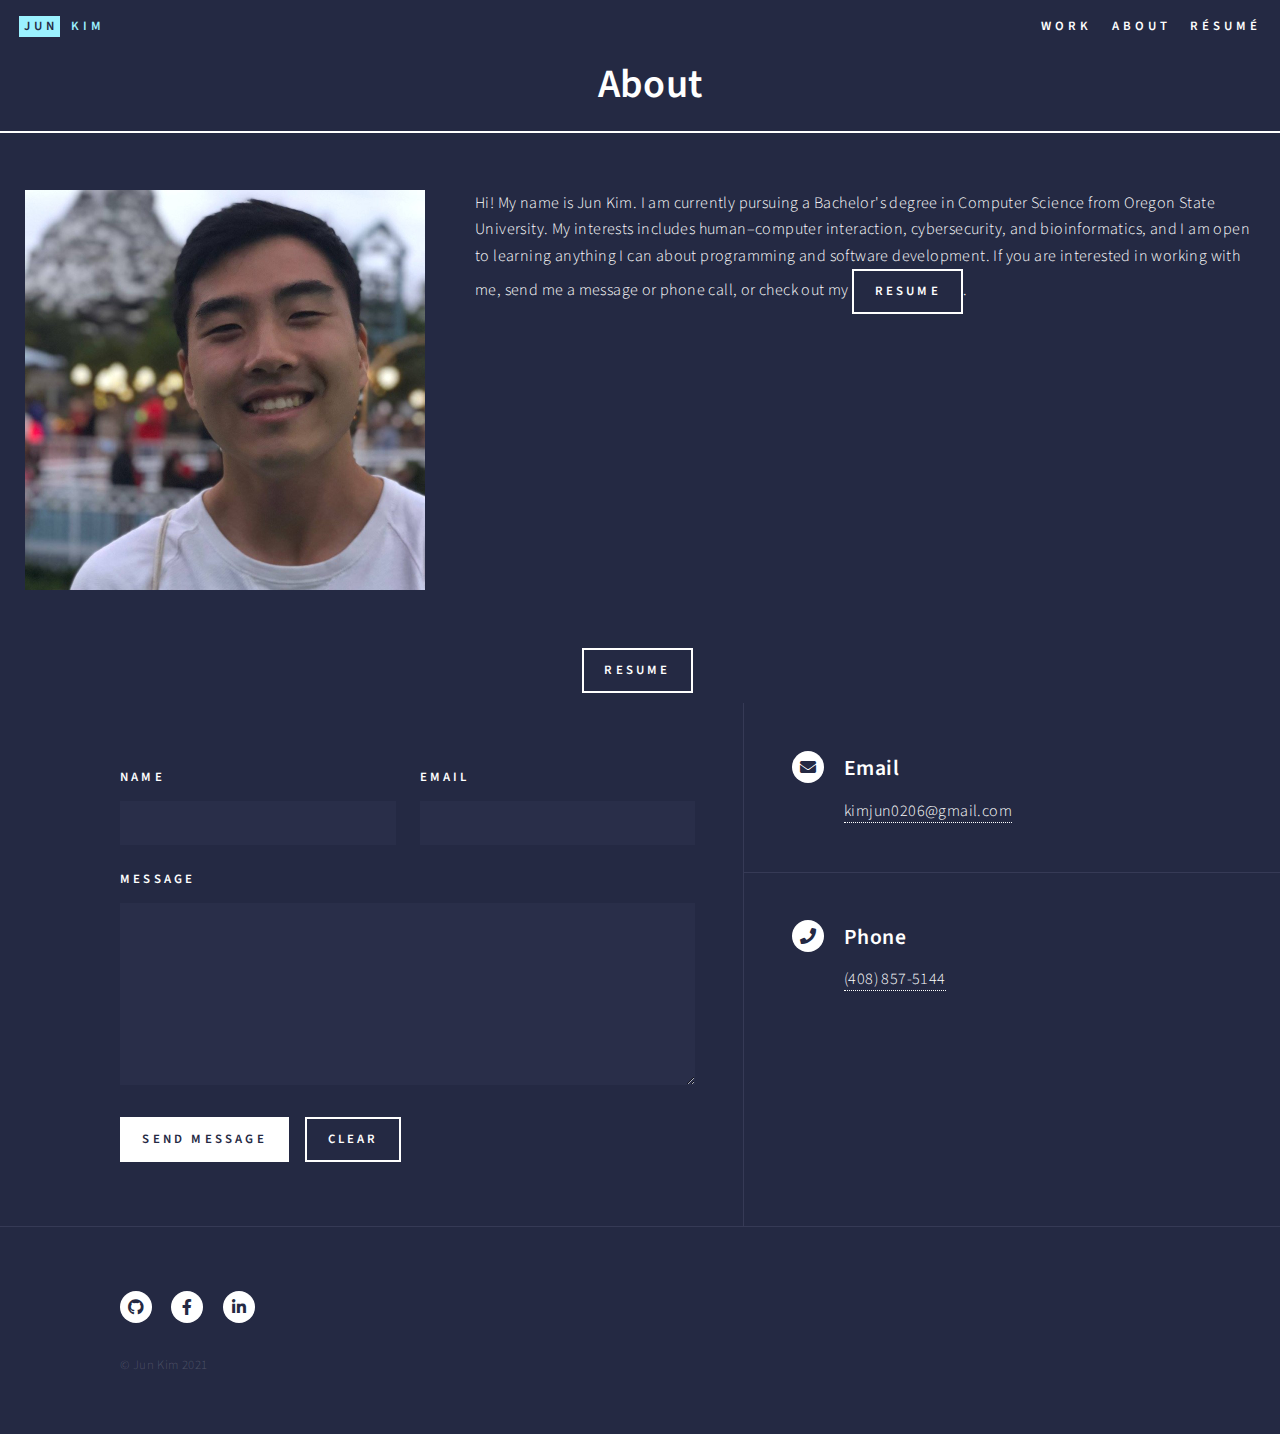
==== commit 59a27c82: "Update about.html" ====
--- a/about.html
+++ b/about.html
@@ -51,7 +51,7 @@
 						Hi! My name is Jun Kim. I am currently pursuing a Bachelor's degree in Computer Science from Oregon State University. 
 						My interests includes human–computer interaction, cybersecurity, and bioinformatics, 
 						and I am open to learning anything I can about programming and software development.
-						If you are interested in working with me, send me a message or phone call, or check out my resume below.
+						If you are interested in working with me, send me a message or phone call, or check out my <a href="https://github.com/JunKim26/workout_admin_application" class="button" target="_blank">Resume</a>.
 						</p>
 					</div>
 				
--- a/assets/css/main.css
+++ b/assets/css/main.css
@@ -3996,6 +3996,7 @@
 
 .me-img-container{
     width:400px;
+    margin:25px;
 }
 
 .workflow-img{
@@ -4065,14 +4066,32 @@
 	.button_row_container {
 	    flex-direction: column !important;
 	}
+	
 	.button_row_items:nth-child(2){
 	    order:-1 !important;
 	}
+	
 	.database-img, .schema-img {
 	    height: 100%;
 	    width: 100%;
 	}
+	
+	.me-img-container{
+	    width:300px;
+	}
+	
+	.centering-div {
+	    width:100%
+	}
+	
+	#about_intro{
+	    display:flex;
+	    flex-direction:column;
+	}
+	
 }
+
+
 
 @media only screen and (max-width:600px){
 	.proj-desc-container{
@@ -4083,18 +4102,5 @@
 	.proj-desc.first-desc{
 		margin-right:0px;
 	}
-	
-	.me-img-container{
-	    width:300px;
-	}
-	
-	.centering-div {
-	    width:100%
-	}
-	
-	#about_intro{
-	    display:flex;
-	    flex-direction:column;
-	}
 
 }
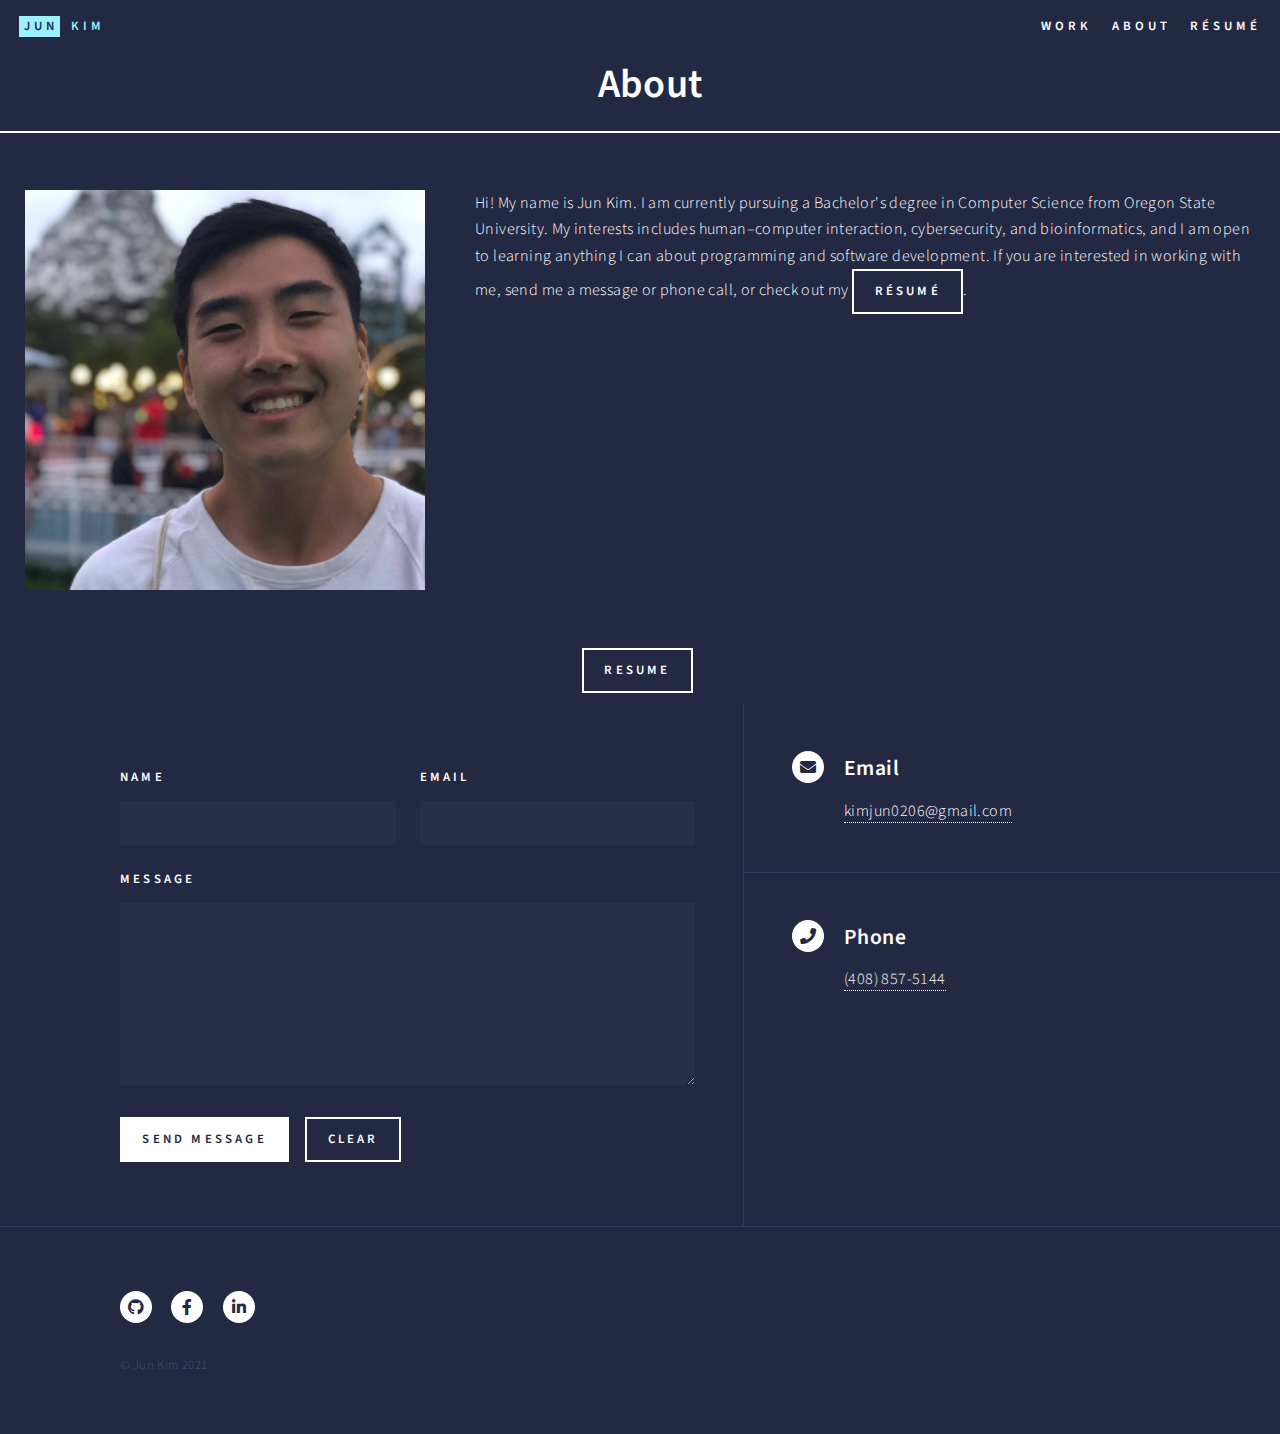
==== commit 238842d1: "Update about.html" ====
--- a/about.html
+++ b/about.html
@@ -51,7 +51,7 @@
 						Hi! My name is Jun Kim. I am currently pursuing a Bachelor's degree in Computer Science from Oregon State University. 
 						My interests includes human–computer interaction, cybersecurity, and bioinformatics, 
 						and I am open to learning anything I can about programming and software development.
-						If you are interested in working with me, send me a message or phone call, or check out my <a href="https://github.com/JunKim26/workout_admin_application" class="button" target="_blank">Resume</a>.
+						If you are interested in working with me, send me a message or phone call, or check out my <a href="https://drive.google.com/file/d/1-aEYi54oIEcwLu_FI-ApGLbs3YZIiKnb/view?usp=sharing" class="button" target="_blank">Résumé</a>.
 						</p>
 					</div>
 				
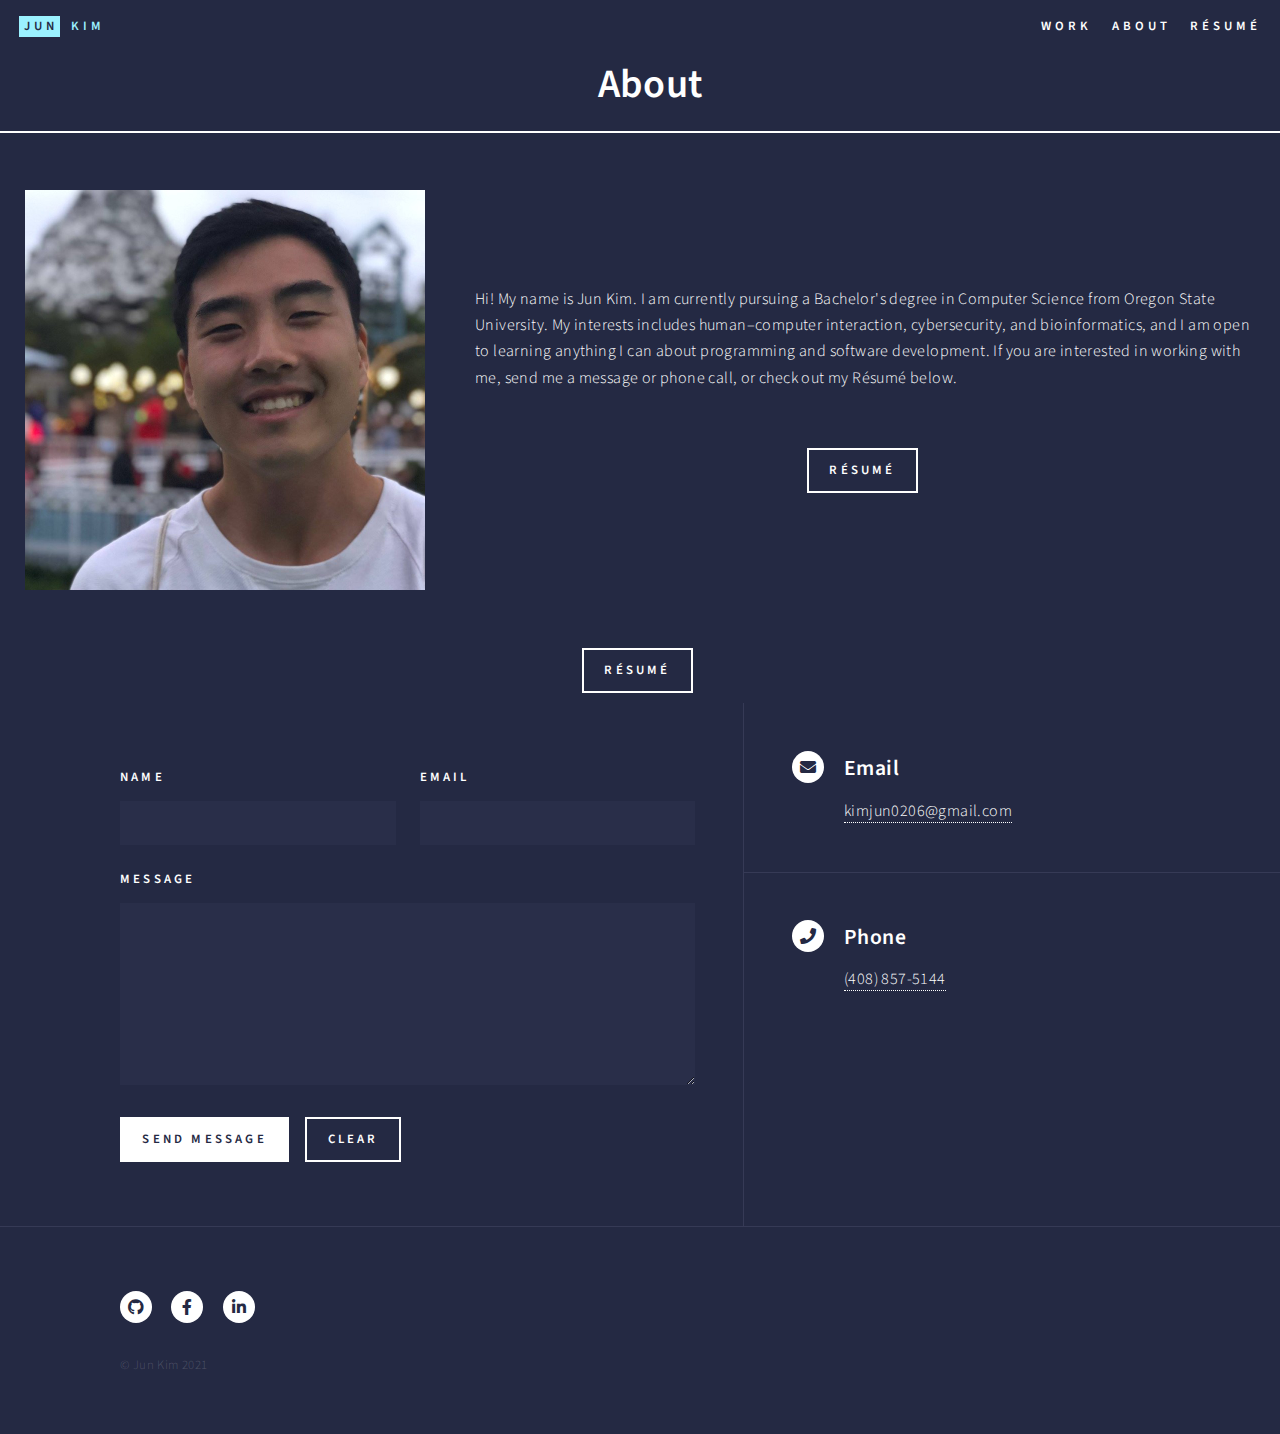
==== commit 6c908da3: "Update about.html" ====
--- a/about.html
+++ b/about.html
@@ -51,15 +51,21 @@
 						Hi! My name is Jun Kim. I am currently pursuing a Bachelor's degree in Computer Science from Oregon State University. 
 						My interests includes human–computer interaction, cybersecurity, and bioinformatics, 
 						and I am open to learning anything I can about programming and software development.
-						If you are interested in working with me, send me a message or phone call, or check out my <a href="https://drive.google.com/file/d/1-aEYi54oIEcwLu_FI-ApGLbs3YZIiKnb/view?usp=sharing" class="button" target="_blank">Résumé</a>.
+						If you are interested in working with me, send me a message or phone call, or check out my Résumé below.
 						</p>
+						
+						<div class="button_row"> 
+							<ul class="actions button_row_container">
+							    <li class="button_row_items"><a href="https://drive.google.com/file/d/1-aEYi54oIEcwLu_FI-ApGLbs3YZIiKnb/view?usp=sharing" class="button" target="_blank">Résumé</a></li>
+							</ul>
+						</div>
 					</div>
 				
 				</div>
 				
 				<div class="button_row"> 
 					<ul class="actions button_row_container">
-					    <li class="button_row_items"><a href="https://github.com/JunKim26/workout_admin_application" class="button" target="_blank">Resume</a></li>
+					    <li class="button_row_items"><a href="https://drive.google.com/file/d/1-aEYi54oIEcwLu_FI-ApGLbs3YZIiKnb/view?usp=sharing" class="button" target="_blank">Résumé</a></li>
 					</ul>
 				</div>
 				
--- a/assets/css/main.css
+++ b/assets/css/main.css
@@ -4040,6 +4040,7 @@
 .about_description {
     display: flex;
     justify-content: center;
+    flex-direction:column;
     margin: 25px;
 }
 
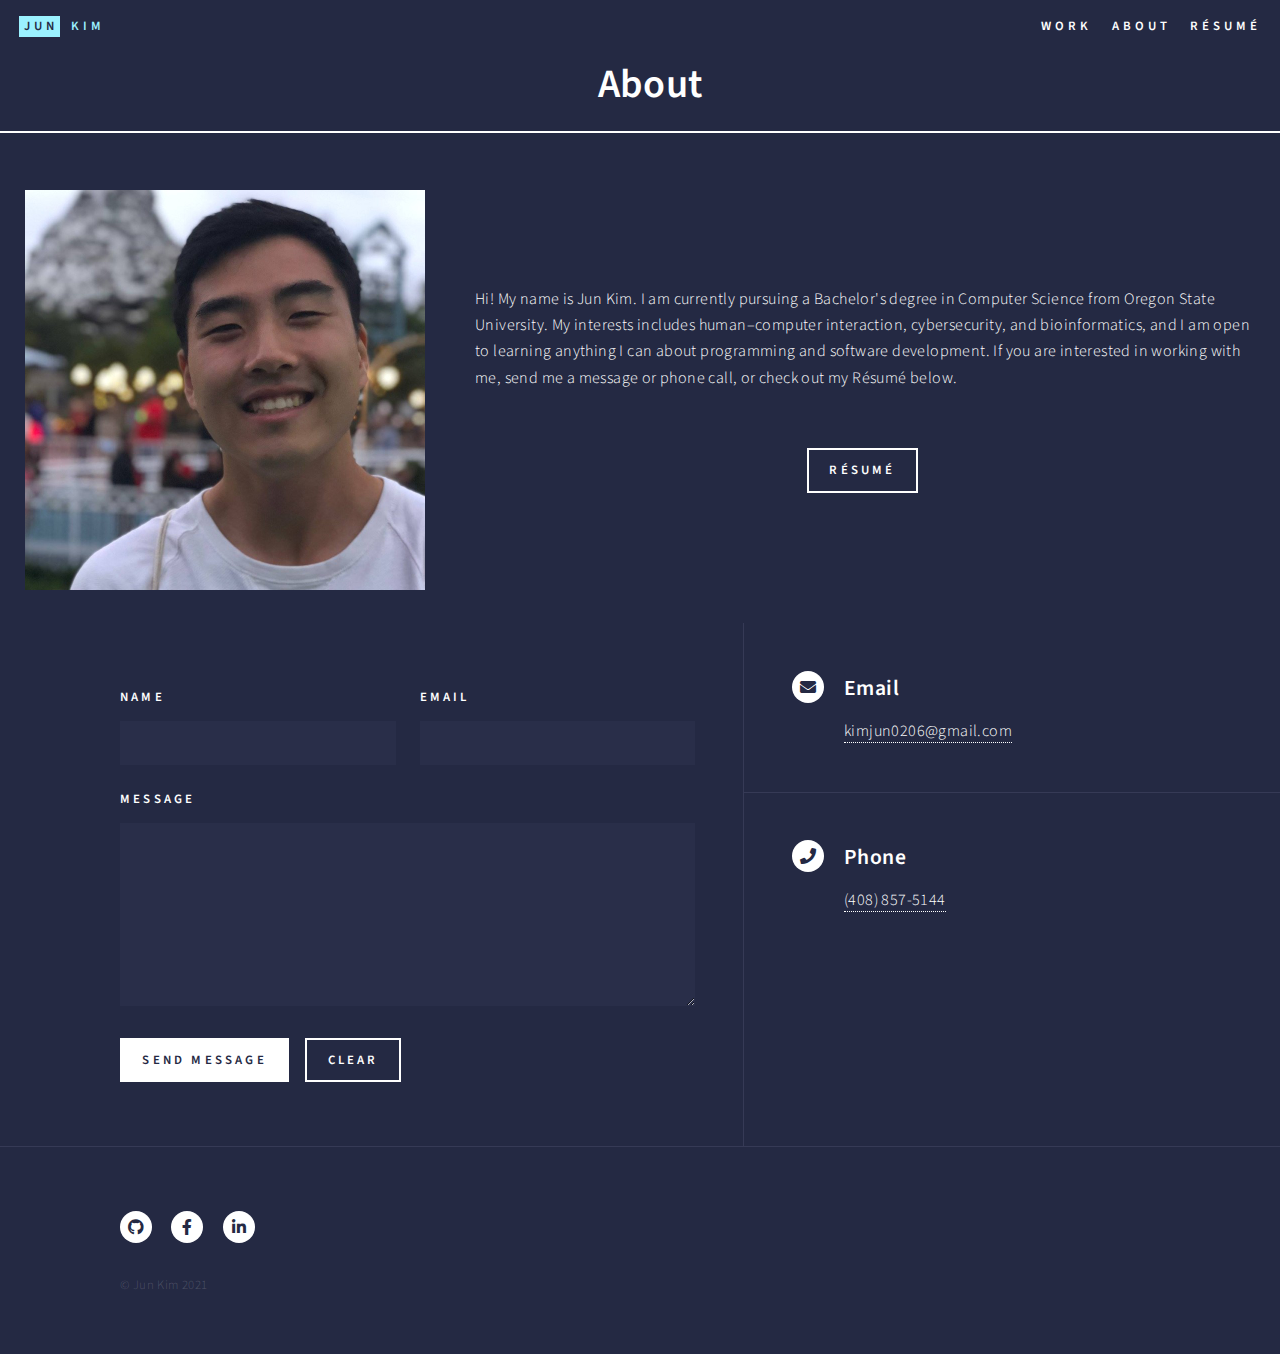
==== commit df86b074: "Update about.html" ====
--- a/about.html
+++ b/about.html
@@ -1,14 +1,12 @@
 <!DOCTYPE HTML>
 
 <!--
-
 	About me page for Jun Kim's personal website.
 	
 	Template:
 	Forty by HTML5 UP
 	html5up.net | @ajlkn
 	Free for personal and commercial use under the CCA 3.0 license (html5up.net/license)
-
 -->
 <html>
 	<head>
@@ -61,12 +59,6 @@
 						</div>
 					</div>
 				
-				</div>
-				
-				<div class="button_row"> 
-					<ul class="actions button_row_container">
-					    <li class="button_row_items"><a href="https://drive.google.com/file/d/1-aEYi54oIEcwLu_FI-ApGLbs3YZIiKnb/view?usp=sharing" class="button" target="_blank">Résumé</a></li>
-					</ul>
 				</div>
 				
 				<!-- Contact -->
--- a/assets/css/main.css
+++ b/assets/css/main.css
@@ -4056,11 +4056,9 @@
 }
 
 @media only screen and (min-width:1680px){
-
 	.button-trg{
 	    min-width:350px !important;
 	}
-	
 }
 
 @media only screen and (max-width:850px){
@@ -4089,7 +4087,6 @@
 	    display:flex;
 	    flex-direction:column;
 	}
-	
 }
 
 
@@ -4103,5 +4100,4 @@
 	.proj-desc.first-desc{
 		margin-right:0px;
 	}
-
 }
